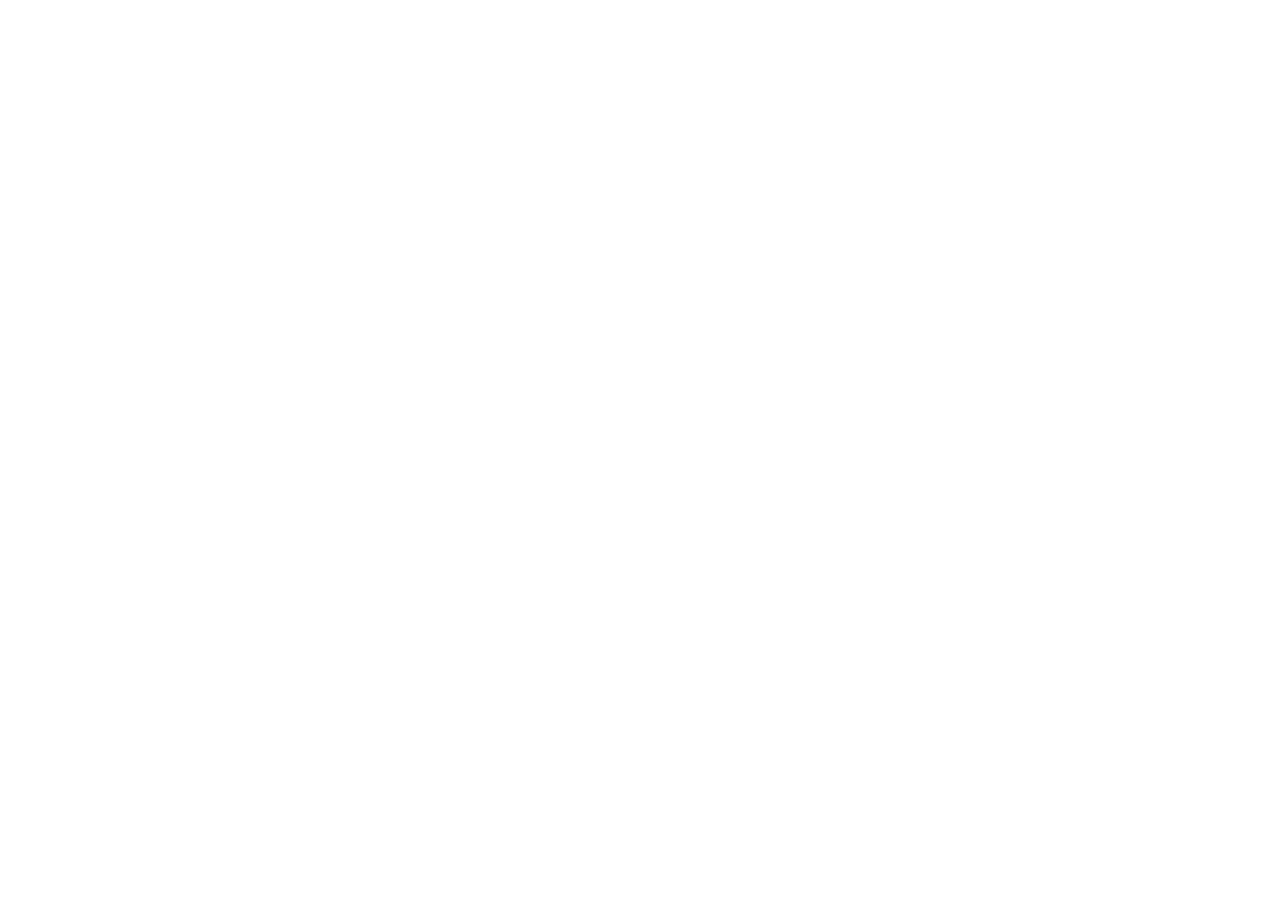
==== index.html @ 4863e0ea "init pro" ====
<!DOCTYPE html>
<html lang="en">

<head>
    <meta charset="UTF-8">
    <meta http-equiv="X-UA-Compatible" content="IE=edge">
    <meta name="viewport" content="width=device-width, initial-scale=1.0">
    <title>后台页面</title>
</head>

<body>

</body>

</html>
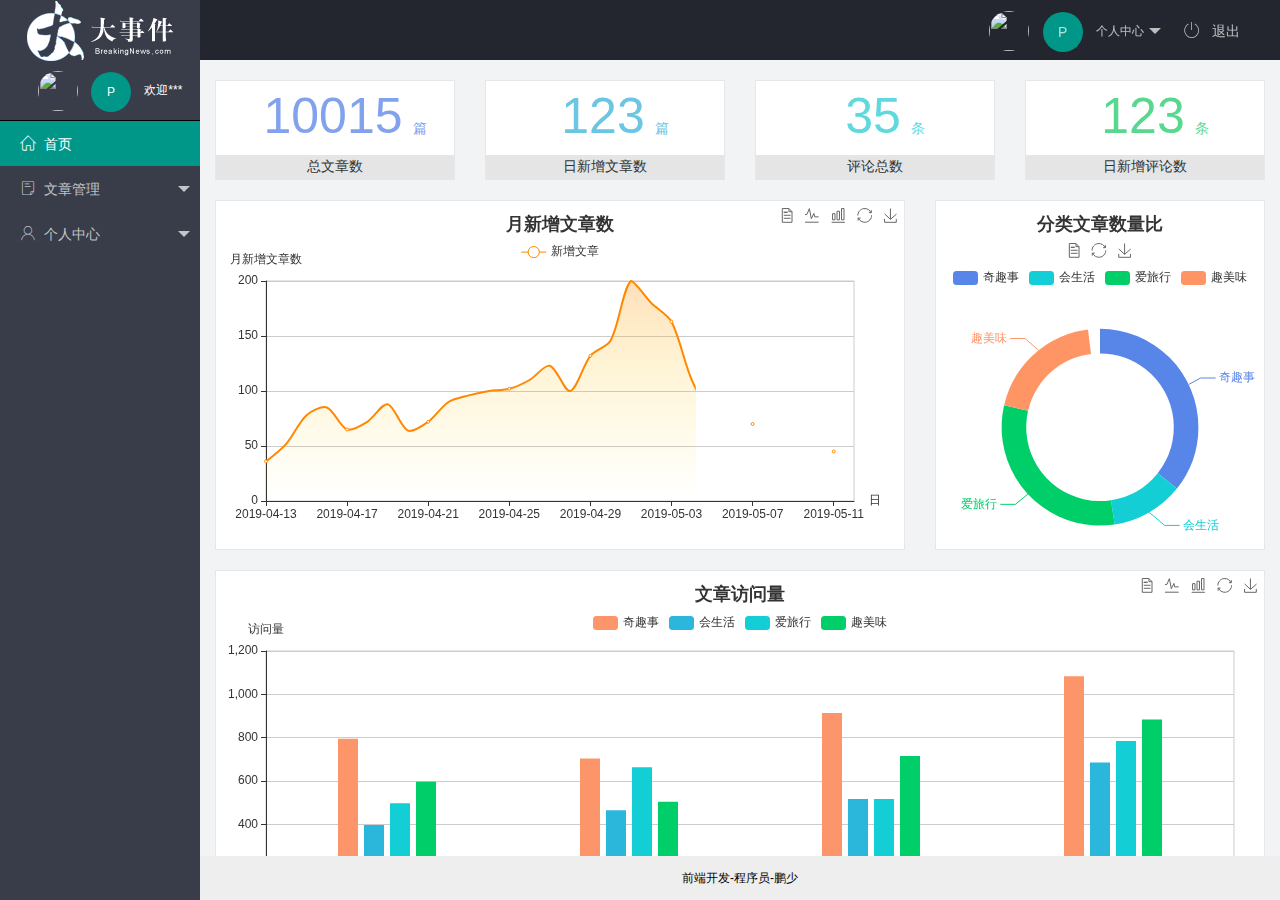
==== commit fbfa22fd: "完成首页的功能开发" ====
--- a/index.html
+++ b/index.html
@@ -6,10 +6,85 @@
     <meta http-equiv="X-UA-Compatible" content="IE=edge">
     <meta name="viewport" content="width=device-width, initial-scale=1.0">
     <title>后台页面</title>
+    <link rel="stylesheet" href="/assets/lib/layui/css/layui.css">
+    <link rel="stylesheet" href="/assets/fonts/iconfont.css">
+    <link rel="stylesheet" href="/assets/css/index.css">
+
 </head>
 
 <body>
+    <div class="layui-layout layui-layout-admin">
+        <div class="layui-header">
+            <div class="layui-logo layui-hide-xs layui-bg-black"><img src="/assets/images/logo.png" alt=""></div>
+            <!-- 头部区域（可配合layui 已有的水平导航） -->
+            <ul class="layui-nav layui-layout-right">
+                <li class="layui-nav-item layui-hide layui-show-md-inline-block">
+                    <a href="javascript:;" class="userinfo">
+                        <img src="//tva1.sinaimg.cn/crop.0.0.118.118.180/5db11ff4gw1e77d3nqrv8j203b03cweg.jpg" class="layui-nav-img">
+                        <span class="text-avatar">P</span> 个人中心
+                    </a>
+                    <dl class="layui-nav-child">
+                        <dd><a href="">基本资料</a></dd>
+                        <dd><a href="">更换头像</a></dd>
+                        <dd><a href="">重置密码</a></dd>
+                    </dl>
+                </li>
+                <li class="layui-nav-item" lay-header-event="menuRight" lay-unselect>
 
+                    <a href="javascript:;" id="btnLogoout">
+                        <span class="iconfont icon-tuichu"></span> 退出
+                    </a>
+                </li>
+            </ul>
+        </div>
+
+        <div class="layui-side layui-bg-black">
+            <div class="layui-side-scroll">
+                <div class="userinfo">
+                    <img src="//tva1.sinaimg.cn/crop.0.0.118.118.180/5db11ff4gw1e77d3nqrv8j203b03cweg.jpg" class="layui-nav-img">
+                    <span class="text-avatar">P</span>
+                    <span id="welcome"> 欢迎***</span>
+                </div>
+                <!-- 左侧导航区域（可配合layui已有的垂直导航） -->
+                <ul class="layui-nav layui-nav-tree" lay-shrink="all">
+                    <li class="layui-nav-item layui-this"><a href="/home/dashboard.html" target="fm"><span class="iconfont icon-home"></span>首页</a></li>
+                    <li class="layui-nav-item ">
+                        <a class="" href="javascript:;">
+                            <span class="iconfont icon-16"></span>文章管理</a>
+                        <dl class="layui-nav-child">
+                            <dd><a href="javascript:;"><i class="layui-icon layui-icon-app"></i>文章类别</a></dd>
+                            <dd><a href="javascript:;"><i class="layui-icon layui-icon-app"></i>文章列表</a></dd>
+                            <dd><a href="javascript:;"><i class="layui-icon layui-icon-app"></i>发布文章</a></dd>
+                        </dl>
+                    </li>
+                    <li class="layui-nav-item">
+                        <a href="javascript:;">
+                            <span class="iconfont icon-user"></span>个人中心</a>
+                        <dl class="layui-nav-child">
+                            <dd><a href="javascript:;"><i class="layui-icon layui-icon-app"></i>基本资料</a></dd>
+                            <dd><a href="javascript:;"><i class="layui-icon layui-icon-app"></i>更换头像</a></dd>
+                            <dd><a href="javascript:;"><i class="layui-icon layui-icon-app"></i>重置密码</a></dd>
+                        </dl>
+                    </li>
+
+
+                </ul>
+            </div>
+        </div>
+
+        <div class="layui-body">
+            <iframe name="fm" src="/home/dashboard.html" frameborder="0"></iframe>
+        </div>
+
+        <div class="layui-footer">
+            <!-- 底部固定区域 -->
+            前端开发-程序员-鹏少
+        </div>
+    </div>
+    <script src="/assets/lib/layui/layui.all.js"></script>
+    <script src="/assets/lib/jquery.js"></script>
+    <script src="/assets/js/baseAPI.js"></script>
+    <script src="/assets/js/index.js"></script>
 </body>
 
 </html>--- a/assets/lib/layui/css/layui.css
+++ b/assets/lib/layui/css/layui.css
@@ -0,0 +1,2 @@
+/** layui-v2.5.5 MIT License By https://www.layui.com */
+ .layui-inline,img{display:inline-block;vertical-align:middle}h1,h2,h3,h4,h5,h6{font-weight:400}.layui-edge,.layui-header,.layui-inline,.layui-main{position:relative}.layui-body,.layui-edge,.layui-elip{overflow:hidden}.layui-btn,.layui-edge,.layui-inline,img{vertical-align:middle}.layui-btn,.layui-disabled,.layui-icon,.layui-unselect{-moz-user-select:none;-webkit-user-select:none;-ms-user-select:none}.layui-elip,.layui-form-checkbox span,.layui-form-pane .layui-form-label{text-overflow:ellipsis;white-space:nowrap}.layui-breadcrumb,.layui-tree-btnGroup{visibility:hidden}blockquote,body,button,dd,div,dl,dt,form,h1,h2,h3,h4,h5,h6,input,li,ol,p,pre,td,textarea,th,ul{margin:0;padding:0;-webkit-tap-highlight-color:rgba(0,0,0,0)}a:active,a:hover{outline:0}img{border:none}li{list-style:none}table{border-collapse:collapse;border-spacing:0}h4,h5,h6{font-size:100%}button,input,optgroup,option,select,textarea{font-family:inherit;font-size:inherit;font-style:inherit;font-weight:inherit;outline:0}pre{white-space:pre-wrap;white-space:-moz-pre-wrap;white-space:-pre-wrap;white-space:-o-pre-wrap;word-wrap:break-word}body{line-height:24px;font:14px Helvetica Neue,Helvetica,PingFang SC,Tahoma,Arial,sans-serif}hr{height:1px;margin:10px 0;border:0;clear:both}a{color:#333;text-decoration:none}a:hover{color:#777}a cite{font-style:normal;*cursor:pointer}.layui-border-box,.layui-border-box *{box-sizing:border-box}.layui-box,.layui-box *{box-sizing:content-box}.layui-clear{clear:both;*zoom:1}.layui-clear:after{content:'\20';clear:both;*zoom:1;display:block;height:0}.layui-inline{*display:inline;*zoom:1}.layui-edge{display:inline-block;width:0;height:0;border-width:6px;border-style:dashed;border-color:transparent}.layui-edge-top{top:-4px;border-bottom-color:#999;border-bottom-style:solid}.layui-edge-right{border-left-color:#999;border-left-style:solid}.layui-edge-bottom{top:2px;border-top-color:#999;border-top-style:solid}.layui-edge-left{border-right-color:#999;border-right-style:solid}.layui-disabled,.layui-disabled:hover{color:#d2d2d2!important;cursor:not-allowed!important}.layui-circle{border-radius:100%}.layui-show{display:block!important}.layui-hide{display:none!important}@font-face{font-family:layui-icon;src:url(../font/iconfont.eot?v=250);src:url(../font/iconfont.eot?v=250#iefix) format('embedded-opentype'),url(../font/iconfont.woff2?v=250) format('woff2'),url(../font/iconfont.woff?v=250) format('woff'),url(../font/iconfont.ttf?v=250) format('truetype'),url(../font/iconfont.svg?v=250#layui-icon) format('svg')}.layui-icon{font-family:layui-icon!important;font-size:16px;font-style:normal;-webkit-font-smoothing:antialiased;-moz-osx-font-smoothing:grayscale}.layui-icon-reply-fill:before{content:"\e611"}.layui-icon-set-fill:before{content:"\e614"}.layui-icon-menu-fill:before{content:"\e60f"}.layui-icon-search:before{content:"\e615"}.layui-icon-share:before{content:"\e641"}.layui-icon-set-sm:before{content:"\e620"}.layui-icon-engine:before{content:"\e628"}.layui-icon-close:before{content:"\1006"}.layui-icon-close-fill:before{content:"\1007"}.layui-icon-chart-screen:before{content:"\e629"}.layui-icon-star:before{content:"\e600"}.layui-icon-circle-dot:before{content:"\e617"}.layui-icon-chat:before{content:"\e606"}.layui-icon-release:before{content:"\e609"}.layui-icon-list:before{content:"\e60a"}.layui-icon-chart:before{content:"\e62c"}.layui-icon-ok-circle:before{content:"\1005"}.layui-icon-layim-theme:before{content:"\e61b"}.layui-icon-table:before{content:"\e62d"}.layui-icon-right:before{content:"\e602"}.layui-icon-left:before{content:"\e603"}.layui-icon-cart-simple:before{content:"\e698"}.layui-icon-face-cry:before{content:"\e69c"}.layui-icon-face-smile:before{content:"\e6af"}.layui-icon-survey:before{content:"\e6b2"}.layui-icon-tree:before{content:"\e62e"}.layui-icon-upload-circle:before{content:"\e62f"}.layui-icon-add-circle:before{content:"\e61f"}.layui-icon-download-circle:before{content:"\e601"}.layui-icon-templeate-1:before{content:"\e630"}.layui-icon-util:before{content:"\e631"}.layui-icon-face-surprised:before{content:"\e664"}.layui-icon-edit:before{content:"\e642"}.layui-icon-speaker:before{content:"\e645"}.layui-icon-down:before{content:"\e61a"}.layui-icon-file:before{content:"\e621"}.layui-icon-layouts:before{content:"\e632"}.layui-icon-rate-half:before{content:"\e6c9"}.layui-icon-add-circle-fine:before{content:"\e608"}.layui-icon-prev-circle:before{content:"\e633"}.layui-icon-read:before{content:"\e705"}.layui-icon-404:before{content:"\e61c"}.layui-icon-carousel:before{content:"\e634"}.layui-icon-help:before{content:"\e607"}.layui-icon-code-circle:before{content:"\e635"}.layui-icon-water:before{content:"\e636"}.layui-icon-username:before{content:"\e66f"}.layui-icon-find-fill:before{content:"\e670"}.layui-icon-about:before{content:"\e60b"}.layui-icon-location:before{content:"\e715"}.layui-icon-up:before{content:"\e619"}.layui-icon-pause:before{content:"\e651"}.layui-icon-date:before{content:"\e637"}.layui-icon-layim-uploadfile:before{content:"\e61d"}.layui-icon-delete:before{content:"\e640"}.layui-icon-play:before{content:"\e652"}.layui-icon-top:before{content:"\e604"}.layui-icon-friends:before{content:"\e612"}.layui-icon-refresh-3:before{content:"\e9aa"}.layui-icon-ok:before{content:"\e605"}.layui-icon-layer:before{content:"\e638"}.layui-icon-face-smile-fine:before{content:"\e60c"}.layui-icon-dollar:before{content:"\e659"}.layui-icon-group:before{content:"\e613"}.layui-icon-layim-download:before{content:"\e61e"}.layui-icon-picture-fine:before{content:"\e60d"}.layui-icon-link:before{content:"\e64c"}.layui-icon-diamond:before{content:"\e735"}.layui-icon-log:before{content:"\e60e"}.layui-icon-rate-solid:before{content:"\e67a"}.layui-icon-fonts-del:before{content:"\e64f"}.layui-icon-unlink:before{content:"\e64d"}.layui-icon-fonts-clear:before{content:"\e639"}.layui-icon-triangle-r:before{content:"\e623"}.layui-icon-circle:before{content:"\e63f"}.layui-icon-radio:before{content:"\e643"}.layui-icon-align-center:before{content:"\e647"}.layui-icon-align-right:before{content:"\e648"}.layui-icon-align-left:before{content:"\e649"}.layui-icon-loading-1:before{content:"\e63e"}.layui-icon-return:before{content:"\e65c"}.layui-icon-fonts-strong:before{content:"\e62b"}.layui-icon-upload:before{content:"\e67c"}.layui-icon-dialogue:before{content:"\e63a"}.layui-icon-video:before{content:"\e6ed"}.layui-icon-headset:before{content:"\e6fc"}.layui-icon-cellphone-fine:before{content:"\e63b"}.layui-icon-add-1:before{content:"\e654"}.layui-icon-face-smile-b:before{content:"\e650"}.layui-icon-fonts-html:before{content:"\e64b"}.layui-icon-form:before{content:"\e63c"}.layui-icon-cart:before{content:"\e657"}.layui-icon-camera-fill:before{content:"\e65d"}.layui-icon-tabs:before{content:"\e62a"}.layui-icon-fonts-code:before{content:"\e64e"}.layui-icon-fire:before{content:"\e756"}.layui-icon-set:before{content:"\e716"}.layui-icon-fonts-u:before{content:"\e646"}.layui-icon-triangle-d:before{content:"\e625"}.layui-icon-tips:before{content:"\e702"}.layui-icon-picture:before{content:"\e64a"}.layui-icon-more-vertical:before{content:"\e671"}.layui-icon-flag:before{content:"\e66c"}.layui-icon-loading:before{content:"\e63d"}.layui-icon-fonts-i:before{content:"\e644"}.layui-icon-refresh-1:before{content:"\e666"}.layui-icon-rmb:before{content:"\e65e"}.layui-icon-home:before{content:"\e68e"}.layui-icon-user:before{content:"\e770"}.layui-icon-notice:before{content:"\e667"}.layui-icon-login-weibo:before{content:"\e675"}.layui-icon-voice:before{content:"\e688"}.layui-icon-upload-drag:before{content:"\e681"}.layui-icon-login-qq:before{content:"\e676"}.layui-icon-snowflake:before{content:"\e6b1"}.layui-icon-file-b:before{content:"\e655"}.layui-icon-template:before{content:"\e663"}.layui-icon-auz:before{content:"\e672"}.layui-icon-console:before{content:"\e665"}.layui-icon-app:before{content:"\e653"}.layui-icon-prev:before{content:"\e65a"}.layui-icon-website:before{content:"\e7ae"}.layui-icon-next:before{content:"\e65b"}.layui-icon-component:before{content:"\e857"}.layui-icon-more:before{content:"\e65f"}.layui-icon-login-wechat:before{content:"\e677"}.layui-icon-shrink-right:before{content:"\e668"}.layui-icon-spread-left:before{content:"\e66b"}.layui-icon-camera:before{content:"\e660"}.layui-icon-note:before{content:"\e66e"}.layui-icon-refresh:before{content:"\e669"}.layui-icon-female:before{content:"\e661"}.layui-icon-male:before{content:"\e662"}.layui-icon-password:before{content:"\e673"}.layui-icon-senior:before{content:"\e674"}.layui-icon-theme:before{content:"\e66a"}.layui-icon-tread:before{content:"\e6c5"}.layui-icon-praise:before{content:"\e6c6"}.layui-icon-star-fill:before{content:"\e658"}.layui-icon-rate:before{content:"\e67b"}.layui-icon-template-1:before{content:"\e656"}.layui-icon-vercode:before{content:"\e679"}.layui-icon-cellphone:before{content:"\e678"}.layui-icon-screen-full:before{content:"\e622"}.layui-icon-screen-restore:before{content:"\e758"}.layui-icon-cols:before{content:"\e610"}.layui-icon-export:before{content:"\e67d"}.layui-icon-print:before{content:"\e66d"}.layui-icon-slider:before{content:"\e714"}.layui-icon-addition:before{content:"\e624"}.layui-icon-subtraction:before{content:"\e67e"}.layui-icon-service:before{content:"\e626"}.layui-icon-transfer:before{content:"\e691"}.layui-main{width:1140px;margin:0 auto}.layui-header{z-index:1000;height:60px}.layui-header a:hover{transition:all .5s;-webkit-transition:all .5s}.layui-side{position:fixed;left:0;top:0;bottom:0;z-index:999;width:200px;overflow-x:hidden}.layui-side-scroll{position:relative;width:220px;height:100%;overflow-x:hidden}.layui-body{position:absolute;left:200px;right:0;top:0;bottom:0;z-index:998;width:auto;overflow-y:auto;box-sizing:border-box}.layui-layout-body{overflow:hidden}.layui-layout-admin .layui-header{background-color:#23262E}.layui-layout-admin .layui-side{top:60px;width:200px;overflow-x:hidden}.layui-layout-admin .layui-body{position:fixed;top:60px;bottom:44px}.layui-layout-admin .layui-main{width:auto;margin:0 15px}.layui-layout-admin .layui-footer{position:fixed;left:200px;right:0;bottom:0;height:44px;line-height:44px;padding:0 15px;background-color:#eee}.layui-layout-admin .layui-logo{position:absolute;left:0;top:0;width:200px;height:100%;line-height:60px;text-align:center;color:#009688;font-size:16px}.layui-layout-admin .layui-header .layui-nav{background:0 0}.layui-layout-left{position:absolute!important;left:200px;top:0}.layui-layout-right{position:absolute!important;right:0;top:0}.layui-container{position:relative;margin:0 auto;padding:0 15px;box-sizing:border-box}.layui-fluid{position:relative;margin:0 auto;padding:0 15px}.layui-row:after,.layui-row:before{content:'';display:block;clear:both}.layui-col-lg1,.layui-col-lg10,.layui-col-lg11,.layui-col-lg12,.layui-col-lg2,.layui-col-lg3,.layui-col-lg4,.layui-col-lg5,.layui-col-lg6,.layui-col-lg7,.layui-col-lg8,.layui-col-lg9,.layui-col-md1,.layui-col-md10,.layui-col-md11,.layui-col-md12,.layui-col-md2,.layui-col-md3,.layui-col-md4,.layui-col-md5,.layui-col-md6,.layui-col-md7,.layui-col-md8,.layui-col-md9,.layui-col-sm1,.layui-col-sm10,.layui-col-sm11,.layui-col-sm12,.layui-col-sm2,.layui-col-sm3,.layui-col-sm4,.layui-col-sm5,.layui-col-sm6,.layui-col-sm7,.layui-col-sm8,.layui-col-sm9,.layui-col-xs1,.layui-col-xs10,.layui-col-xs11,.layui-col-xs12,.layui-col-xs2,.layui-col-xs3,.layui-col-xs4,.layui-col-xs5,.layui-col-xs6,.layui-col-xs7,.layui-col-xs8,.layui-col-xs9{position:relative;display:block;box-sizing:border-box}.layui-col-xs1,.layui-col-xs10,.layui-col-xs11,.layui-col-xs12,.layui-col-xs2,.layui-col-xs3,.layui-col-xs4,.layui-col-xs5,.layui-col-xs6,.layui-col-xs7,.layui-col-xs8,.layui-col-xs9{float:left}.layui-col-xs1{width:8.33333333%}.layui-col-xs2{width:16.66666667%}.layui-col-xs3{width:25%}.layui-col-xs4{width:33.33333333%}.layui-col-xs5{width:41.66666667%}.layui-col-xs6{width:50%}.layui-col-xs7{width:58.33333333%}.layui-col-xs8{width:66.66666667%}.layui-col-xs9{width:75%}.layui-col-xs10{width:83.33333333%}.layui-col-xs11{width:91.66666667%}.layui-col-xs12{width:100%}.layui-col-xs-offset1{margin-left:8.33333333%}.layui-col-xs-offset2{margin-left:16.66666667%}.layui-col-xs-offset3{margin-left:25%}.layui-col-xs-offset4{margin-left:33.33333333%}.layui-col-xs-offset5{margin-left:41.66666667%}.layui-col-xs-offset6{margin-left:50%}.layui-col-xs-offset7{margin-left:58.33333333%}.layui-col-xs-offset8{margin-left:66.66666667%}.layui-col-xs-offset9{margin-left:75%}.layui-col-xs-offset10{margin-left:83.33333333%}.layui-col-xs-offset11{margin-left:91.66666667%}.layui-col-xs-offset12{margin-left:100%}@media screen and (max-width:768px){.layui-hide-xs{display:none!important}.layui-show-xs-block{display:block!important}.layui-show-xs-inline{display:inline!important}.layui-show-xs-inline-block{display:inline-block!important}}@media screen and (min-width:768px){.layui-container{width:750px}.layui-hide-sm{display:none!important}.layui-show-sm-block{display:block!important}.layui-show-sm-inline{display:inline!important}.layui-show-sm-inline-block{display:inline-block!important}.layui-col-sm1,.layui-col-sm10,.layui-col-sm11,.layui-col-sm12,.layui-col-sm2,.layui-col-sm3,.layui-col-sm4,.layui-col-sm5,.layui-col-sm6,.layui-col-sm7,.layui-col-sm8,.layui-col-sm9{float:left}.layui-col-sm1{width:8.33333333%}.layui-col-sm2{width:16.66666667%}.layui-col-sm3{width:25%}.layui-col-sm4{width:33.33333333%}.layui-col-sm5{width:41.66666667%}.layui-col-sm6{width:50%}.layui-col-sm7{width:58.33333333%}.layui-col-sm8{width:66.66666667%}.layui-col-sm9{width:75%}.layui-col-sm10{width:83.33333333%}.layui-col-sm11{width:91.66666667%}.layui-col-sm12{width:100%}.layui-col-sm-offset1{margin-left:8.33333333%}.layui-col-sm-offset2{margin-left:16.66666667%}.layui-col-sm-offset3{margin-left:25%}.layui-col-sm-offset4{margin-left:33.33333333%}.layui-col-sm-offset5{margin-left:41.66666667%}.layui-col-sm-offset6{margin-left:50%}.layui-col-sm-offset7{margin-left:58.33333333%}.layui-col-sm-offset8{margin-left:66.66666667%}.layui-col-sm-offset9{margin-left:75%}.layui-col-sm-offset10{margin-left:83.33333333%}.layui-col-sm-offset11{margin-left:91.66666667%}.layui-col-sm-offset12{margin-left:100%}}@media screen and (min-width:992px){.layui-container{width:970px}.layui-hide-md{display:none!important}.layui-show-md-block{display:block!important}.layui-show-md-inline{display:inline!important}.layui-show-md-inline-block{display:inline-block!important}.layui-col-md1,.layui-col-md10,.layui-col-md11,.layui-col-md12,.layui-col-md2,.layui-col-md3,.layui-col-md4,.layui-col-md5,.layui-col-md6,.layui-col-md7,.layui-col-md8,.layui-col-md9{float:left}.layui-col-md1{width:8.33333333%}.layui-col-md2{width:16.66666667%}.layui-col-md3{width:25%}.layui-col-md4{width:33.33333333%}.layui-col-md5{width:41.66666667%}.layui-col-md6{width:50%}.layui-col-md7{width:58.33333333%}.layui-col-md8{width:66.66666667%}.layui-col-md9{width:75%}.layui-col-md10{width:83.33333333%}.layui-col-md11{width:91.66666667%}.layui-col-md12{width:100%}.layui-col-md-offset1{margin-left:8.33333333%}.layui-col-md-offset2{margin-left:16.66666667%}.layui-col-md-offset3{margin-left:25%}.layui-col-md-offset4{margin-left:33.33333333%}.layui-col-md-offset5{margin-left:41.66666667%}.layui-col-md-offset6{margin-left:50%}.layui-col-md-offset7{margin-left:58.33333333%}.layui-col-md-offset8{margin-left:66.66666667%}.layui-col-md-offset9{margin-left:75%}.layui-col-md-offset10{margin-left:83.33333333%}.layui-col-md-offset11{margin-left:91.66666667%}.layui-col-md-offset12{margin-left:100%}}@media screen and (min-width:1200px){.layui-container{width:1170px}.layui-hide-lg{display:none!important}.layui-show-lg-block{display:block!important}.layui-show-lg-inline{display:inline!important}.layui-show-lg-inline-block{display:inline-block!important}.layui-col-lg1,.layui-col-lg10,.layui-col-lg11,.layui-col-lg12,.layui-col-lg2,.layui-col-lg3,.layui-col-lg4,.layui-col-lg5,.layui-col-lg6,.layui-col-lg7,.layui-col-lg8,.layui-col-lg9{float:left}.layui-col-lg1{width:8.33333333%}.layui-col-lg2{width:16.66666667%}.layui-col-lg3{width:25%}.layui-col-lg4{width:33.33333333%}.layui-col-lg5{width:41.66666667%}.layui-col-lg6{width:50%}.layui-col-lg7{width:58.33333333%}.layui-col-lg8{width:66.66666667%}.layui-col-lg9{width:75%}.layui-col-lg10{width:83.33333333%}.layui-col-lg11{width:91.66666667%}.layui-col-lg12{width:100%}.layui-col-lg-offset1{margin-left:8.33333333%}.layui-col-lg-offset2{margin-left:16.66666667%}.layui-col-lg-offset3{margin-left:25%}.layui-col-lg-offset4{margin-left:33.33333333%}.layui-col-lg-offset5{margin-left:41.66666667%}.layui-col-lg-offset6{margin-left:50%}.layui-col-lg-offset7{margin-left:58.33333333%}.layui-col-lg-offset8{margin-left:66.66666667%}.layui-col-lg-offset9{margin-left:75%}.layui-col-lg-offset10{margin-left:83.33333333%}.layui-col-lg-offset11{margin-left:91.66666667%}.layui-col-lg-offset12{margin-left:100%}}.layui-col-space1{margin:-.5px}.layui-col-space1>*{padding:.5px}.layui-col-space3{margin:-1.5px}.layui-col-space3>*{padding:1.5px}.layui-col-space5{margin:-2.5px}.layui-col-space5>*{padding:2.5px}.layui-col-space8{margin:-3.5px}.layui-col-space8>*{padding:3.5px}.layui-col-space10{margin:-5px}.layui-col-space10>*{padding:5px}.layui-col-space12{margin:-6px}.layui-col-space12>*{padding:6px}.layui-col-space15{margin:-7.5px}.layui-col-space15>*{padding:7.5px}.layui-col-space18{margin:-9px}.layui-col-space18>*{padding:9px}.layui-col-space20{margin:-10px}.layui-col-space20>*{padding:10px}.layui-col-space22{margin:-11px}.layui-col-space22>*{padding:11px}.layui-col-space25{margin:-12.5px}.layui-col-space25>*{padding:12.5px}.layui-col-space30{margin:-15px}.layui-col-space30>*{padding:15px}.layui-btn,.layui-input,.layui-select,.layui-textarea,.layui-upload-button{outline:0;-webkit-appearance:none;transition:all .3s;-webkit-transition:all .3s;box-sizing:border-box}.layui-elem-quote{margin-bottom:10px;padding:15px;line-height:22px;border-left:5px solid #009688;border-radius:0 2px 2px 0;background-color:#f2f2f2}.layui-quote-nm{border-style:solid;border-width:1px 1px 1px 5px;background:0 0}.layui-elem-field{margin-bottom:10px;padding:0;border-width:1px;border-style:solid}.layui-elem-field legend{margin-left:20px;padding:0 10px;font-size:20px;font-weight:300}.layui-field-title{margin:10px 0 20px;border-width:1px 0 0}.layui-field-box{padding:10px 15px}.layui-field-title .layui-field-box{padding:10px 0}.layui-progress{position:relative;height:6px;border-radius:20px;background-color:#e2e2e2}.layui-progress-bar{position:absolute;left:0;top:0;width:0;max-width:100%;height:6px;border-radius:20px;text-align:right;background-color:#5FB878;transition:all .3s;-webkit-transition:all .3s}.layui-progress-big,.layui-progress-big .layui-progress-bar{height:18px;line-height:18px}.layui-progress-text{position:relative;top:-20px;line-height:18px;font-size:12px;color:#666}.layui-progress-big .layui-progress-text{position:static;padding:0 10px;color:#fff}.layui-collapse{border-width:1px;border-style:solid;border-radius:2px}.layui-colla-content,.layui-colla-item{border-top-width:1px;border-top-style:solid}.layui-colla-item:first-child{border-top:none}.layui-colla-title{position:relative;height:42px;line-height:42px;padding:0 15px 0 35px;color:#333;background-color:#f2f2f2;cursor:pointer;font-size:14px;overflow:hidden}.layui-colla-content{display:none;padding:10px 15px;line-height:22px;color:#666}.layui-colla-icon{position:absolute;left:15px;top:0;font-size:14px}.layui-card{margin-bottom:15px;border-radius:2px;background-color:#fff;box-shadow:0 1px 2px 0 rgba(0,0,0,.05)}.layui-card:last-child{margin-bottom:0}.layui-card-header{position:relative;height:42px;line-height:42px;padding:0 15px;border-bottom:1px solid #f6f6f6;color:#333;border-radius:2px 2px 0 0;font-size:14px}.layui-bg-black,.layui-bg-blue,.layui-bg-cyan,.layui-bg-green,.layui-bg-orange,.layui-bg-red{color:#fff!important}.layui-card-body{position:relative;padding:10px 15px;line-height:24px}.layui-card-body[pad15]{padding:15px}.layui-card-body[pad20]{padding:20px}.layui-card-body .layui-table{margin:5px 0}.layui-card .layui-tab{margin:0}.layui-panel-window{position:relative;padding:15px;border-radius:0;border-top:5px solid #E6E6E6;background-color:#fff}.layui-auxiliar-moving{position:fixed;left:0;right:0;top:0;bottom:0;width:100%;height:100%;background:0 0;z-index:9999999999}.layui-form-label,.layui-form-mid,.layui-form-select,.layui-input-block,.layui-input-inline,.layui-textarea{position:relative}.layui-bg-red{background-color:#FF5722!important}.layui-bg-orange{background-color:#FFB800!important}.layui-bg-green{background-color:#009688!important}.layui-bg-cyan{background-color:#2F4056!important}.layui-bg-blue{background-color:#1E9FFF!important}.layui-bg-black{background-color:#393D49!important}.layui-bg-gray{background-color:#eee!important;color:#666!important}.layui-badge-rim,.layui-colla-content,.layui-colla-item,.layui-collapse,.layui-elem-field,.layui-form-pane .layui-form-item[pane],.layui-form-pane .layui-form-label,.layui-input,.layui-layedit,.layui-layedit-tool,.layui-quote-nm,.layui-select,.layui-tab-bar,.layui-tab-card,.layui-tab-title,.layui-tab-title .layui-this:after,.layui-textarea{border-color:#e6e6e6}.layui-timeline-item:before,hr{background-color:#e6e6e6}.layui-text{line-height:22px;font-size:14px;color:#666}.layui-text h1,.layui-text h2,.layui-text h3{font-weight:500;color:#333}.layui-text h1{font-size:30px}.layui-text h2{font-size:24px}.layui-text h3{font-size:18px}.layui-text a:not(.layui-btn){color:#01AAED}.layui-text a:not(.layui-btn):hover{text-decoration:underline}.layui-text ul{padding:5px 0 5px 15px}.layui-text ul li{margin-top:5px;list-style-type:disc}.layui-text em,.layui-word-aux{color:#999!important;padding:0 5px!important}.layui-btn{display:inline-block;height:38px;line-height:38px;padding:0 18px;background-color:#009688;color:#fff;white-space:nowrap;text-align:center;font-size:14px;border:none;border-radius:2px;cursor:pointer}.layui-btn:hover{opacity:.8;filter:alpha(opacity=80);color:#fff}.layui-btn:active{opacity:1;filter:alpha(opacity=100)}.layui-btn+.layui-btn{margin-left:10px}.layui-btn-container{font-size:0}.layui-btn-container .layui-btn{margin-right:10px;margin-bottom:10px}.layui-btn-container .layui-btn+.layui-btn{margin-left:0}.layui-table .layui-btn-container .layui-btn{margin-bottom:9px}.layui-btn-radius{border-radius:100px}.layui-btn .layui-icon{margin-right:3px;font-size:18px;vertical-align:bottom;vertical-align:middle\9}.layui-btn-primary{border:1px solid #C9C9C9;background-color:#fff;color:#555}.layui-btn-primary:hover{border-color:#009688;color:#333}.layui-btn-normal{background-color:#1E9FFF}.layui-btn-warm{background-color:#FFB800}.layui-btn-danger{background-color:#FF5722}.layui-btn-checked{background-color:#5FB878}.layui-btn-disabled,.layui-btn-disabled:active,.layui-btn-disabled:hover{border:1px solid #e6e6e6;background-color:#FBFBFB;color:#C9C9C9;cursor:not-allowed;opacity:1}.layui-btn-lg{height:44px;line-height:44px;padding:0 25px;font-size:16px}.layui-btn-sm{height:30px;line-height:30px;padding:0 10px;font-size:12px}.layui-btn-sm i{font-size:16px!important}.layui-btn-xs{height:22px;line-height:22px;padding:0 5px;font-size:12px}.layui-btn-xs i{font-size:14px!important}.layui-btn-group{display:inline-block;vertical-align:middle;font-size:0}.layui-btn-group .layui-btn{margin-left:0!important;margin-right:0!important;border-left:1px solid rgba(255,255,255,.5);border-radius:0}.layui-btn-group .layui-btn-primary{border-left:none}.layui-btn-group .layui-btn-primary:hover{border-color:#C9C9C9;color:#009688}.layui-btn-group .layui-btn:first-child{border-left:none;border-radius:2px 0 0 2px}.layui-btn-group .layui-btn-primary:first-child{border-left:1px solid #c9c9c9}.layui-btn-group .layui-btn:last-child{border-radius:0 2px 2px 0}.layui-btn-group .layui-btn+.layui-btn{margin-left:0}.layui-btn-group+.layui-btn-group{margin-left:10px}.layui-btn-fluid{width:100%}.layui-input,.layui-select,.layui-textarea{height:38px;line-height:1.3;line-height:38px\9;border-width:1px;border-style:solid;background-color:#fff;border-radius:2px}.layui-input::-webkit-input-placeholder,.layui-select::-webkit-input-placeholder,.layui-textarea::-webkit-input-placeholder{line-height:1.3}.layui-input,.layui-textarea{display:block;width:100%;padding-left:10px}.layui-input:hover,.layui-textarea:hover{border-color:#D2D2D2!important}.layui-input:focus,.layui-textarea:focus{border-color:#C9C9C9!important}.layui-textarea{min-height:100px;height:auto;line-height:20px;padding:6px 10px;resize:vertical}.layui-select{padding:0 10px}.layui-form input[type=checkbox],.layui-form input[type=radio],.layui-form select{display:none}.layui-form [lay-ignore]{display:initial}.layui-form-item{margin-bottom:15px;clear:both;*zoom:1}.layui-form-item:after{content:'\20';clear:both;*zoom:1;display:block;height:0}.layui-form-label{float:left;display:block;padding:9px 15px;width:80px;font-weight:400;line-height:20px;text-align:right}.layui-form-label-col{display:block;float:none;padding:9px 0;line-height:20px;text-align:left}.layui-form-item .layui-inline{margin-bottom:5px;margin-right:10px}.layui-input-block{margin-left:110px;min-height:36px}.layui-input-inline{display:inline-block;vertical-align:middle}.layui-form-item .layui-input-inline{float:left;width:190px;margin-right:10px}.layui-form-text .layui-input-inline{width:auto}.layui-form-mid{float:left;display:block;padding:9px 0!important;line-height:20px;margin-right:10px}.layui-form-danger+.layui-form-select .layui-input,.layui-form-danger:focus{border-color:#FF5722!important}.layui-form-select .layui-input{padding-right:30px;cursor:pointer}.layui-form-select .layui-edge{position:absolute;right:10px;top:50%;margin-top:-3px;cursor:pointer;border-width:6px;border-top-color:#c2c2c2;border-top-style:solid;transition:all .3s;-webkit-transition:all .3s}.layui-form-select dl{display:none;position:absolute;left:0;top:42px;padding:5px 0;z-index:899;min-width:100%;border:1px solid #d2d2d2;max-height:300px;overflow-y:auto;background-color:#fff;border-radius:2px;box-shadow:0 2px 4px rgba(0,0,0,.12);box-sizing:border-box}.layui-form-select dl dd,.layui-form-select dl dt{padding:0 10px;line-height:36px;white-space:nowrap;overflow:hidden;text-overflow:ellipsis}.layui-form-select dl dt{font-size:12px;color:#999}.layui-form-select dl dd{cursor:pointer}.layui-form-select dl dd:hover{background-color:#f2f2f2;-webkit-transition:.5s all;transition:.5s all}.layui-form-select .layui-select-group dd{padding-left:20px}.layui-form-select dl dd.layui-select-tips{padding-left:10px!important;color:#999}.layui-form-select dl dd.layui-this{background-color:#5FB878;color:#fff}.layui-form-checkbox,.layui-form-select dl dd.layui-disabled{background-color:#fff}.layui-form-selected dl{display:block}.layui-form-checkbox,.layui-form-checkbox *,.layui-form-switch{display:inline-block;vertical-align:middle}.layui-form-selected .layui-edge{margin-top:-9px;-webkit-transform:rotate(180deg);transform:rotate(180deg);margin-top:-3px\9}:root .layui-form-selected .layui-edge{margin-top:-9px\0/IE9}.layui-form-selectup dl{top:auto;bottom:42px}.layui-select-none{margin:5px 0;text-align:center;color:#999}.layui-select-disabled .layui-disabled{border-color:#eee!important}.layui-select-disabled .layui-edge{border-top-color:#d2d2d2}.layui-form-checkbox{position:relative;height:30px;line-height:30px;margin-right:10px;padding-right:30px;cursor:pointer;font-size:0;-webkit-transition:.1s linear;transition:.1s linear;box-sizing:border-box}.layui-form-checkbox span{padding:0 10px;height:100%;font-size:14px;border-radius:2px 0 0 2px;background-color:#d2d2d2;color:#fff;overflow:hidden}.layui-form-checkbox:hover span{background-color:#c2c2c2}.layui-form-checkbox i{position:absolute;right:0;top:0;width:30px;height:28px;border:1px solid #d2d2d2;border-left:none;border-radius:0 2px 2px 0;color:#fff;font-size:20px;text-align:center}.layui-form-checkbox:hover i{border-color:#c2c2c2;color:#c2c2c2}.layui-form-checked,.layui-form-checked:hover{border-color:#5FB878}.layui-form-checked span,.layui-form-checked:hover span{background-color:#5FB878}.layui-form-checked i,.layui-form-checked:hover i{color:#5FB878}.layui-form-item .layui-form-checkbox{margin-top:4px}.layui-form-checkbox[lay-skin=primary]{height:auto!important;line-height:normal!important;min-width:18px;min-height:18px;border:none!important;margin-right:0;padding-left:28px;padding-right:0;background:0 0}.layui-form-checkbox[lay-skin=primary] span{padding-left:0;padding-right:15px;line-height:18px;background:0 0;color:#666}.layui-form-checkbox[lay-skin=primary] i{right:auto;left:0;width:16px;height:16px;line-height:16px;border:1px solid #d2d2d2;font-size:12px;border-radius:2px;background-color:#fff;-webkit-transition:.1s linear;transition:.1s linear}.layui-form-checkbox[lay-skin=primary]:hover i{border-color:#5FB878;color:#fff}.layui-form-checked[lay-skin=primary] i{border-color:#5FB878!important;background-color:#5FB878;color:#fff}.layui-checkbox-disbaled[lay-skin=primary] span{background:0 0!important;color:#c2c2c2}.layui-checkbox-disbaled[lay-skin=primary]:hover i{border-color:#d2d2d2}.layui-form-item .layui-form-checkbox[lay-skin=primary]{margin-top:10px}.layui-form-switch{position:relative;height:22px;line-height:22px;min-width:35px;padding:0 5px;margin-top:8px;border:1px solid #d2d2d2;border-radius:20px;cursor:pointer;background-color:#fff;-webkit-transition:.1s linear;transition:.1s linear}.layui-form-switch i{position:absolute;left:5px;top:3px;width:16px;height:16px;border-radius:20px;background-color:#d2d2d2;-webkit-transition:.1s linear;transition:.1s linear}.layui-form-switch em{position:relative;top:0;width:25px;margin-left:21px;padding:0!important;text-align:center!important;color:#999!important;font-style:normal!important;font-size:12px}.layui-form-onswitch{border-color:#5FB878;background-color:#5FB878}.layui-checkbox-disbaled,.layui-checkbox-disbaled i{border-color:#e2e2e2!important}.layui-form-onswitch i{left:100%;margin-left:-21px;background-color:#fff}.layui-form-onswitch em{margin-left:5px;margin-right:21px;color:#fff!important}.layui-checkbox-disbaled span{background-color:#e2e2e2!important}.layui-checkbox-disbaled:hover i{color:#fff!important}[lay-radio]{display:none}.layui-form-radio,.layui-form-radio *{display:inline-block;vertical-align:middle}.layui-form-radio{line-height:28px;margin:6px 10px 0 0;padding-right:10px;cursor:pointer;font-size:0}.layui-form-radio *{font-size:14px}.layui-form-radio>i{margin-right:8px;font-size:22px;color:#c2c2c2}.layui-form-radio>i:hover,.layui-form-radioed>i{color:#5FB878}.layui-radio-disbaled>i{color:#e2e2e2!important}.layui-form-pane .layui-form-label{width:110px;padding:8px 15px;height:38px;line-height:20px;border-width:1px;border-style:solid;border-radius:2px 0 0 2px;text-align:center;background-color:#FBFBFB;overflow:hidden;box-sizing:border-box}.layui-form-pane .layui-input-inline{margin-left:-1px}.layui-form-pane .layui-input-block{margin-left:110px;left:-1px}.layui-form-pane .layui-input{border-radius:0 2px 2px 0}.layui-form-pane .layui-form-text .layui-form-label{float:none;width:100%;border-radius:2px;box-sizing:border-box;text-align:left}.layui-form-pane .layui-form-text .layui-input-inline{display:block;margin:0;top:-1px;clear:both}.layui-form-pane .layui-form-text .layui-input-block{margin:0;left:0;top:-1px}.layui-form-pane .layui-form-text .layui-textarea{min-height:100px;border-radius:0 0 2px 2px}.layui-form-pane .layui-form-checkbox{margin:4px 0 4px 10px}.layui-form-pane .layui-form-radio,.layui-form-pane .layui-form-switch{margin-top:6px;margin-left:10px}.layui-form-pane .layui-form-item[pane]{position:relative;border-width:1px;border-style:solid}.layui-form-pane .layui-form-item[pane] .layui-form-label{position:absolute;left:0;top:0;height:100%;border-width:0 1px 0 0}.layui-form-pane .layui-form-item[pane] .layui-input-inline{margin-left:110px}@media screen and (max-width:450px){.layui-form-item .layui-form-label{text-overflow:ellipsis;overflow:hidden;white-space:nowrap}.layui-form-item .layui-inline{display:block;margin-right:0;margin-bottom:20px;clear:both}.layui-form-item .layui-inline:after{content:'\20';clear:both;display:block;height:0}.layui-form-item .layui-input-inline{display:block;float:none;left:-3px;width:auto;margin:0 0 10px 112px}.layui-form-item .layui-input-inline+.layui-form-mid{margin-left:110px;top:-5px;padding:0}.layui-form-item .layui-form-checkbox{margin-right:5px;margin-bottom:5px}}.layui-layedit{border-width:1px;border-style:solid;border-radius:2px}.layui-layedit-tool{padding:3px 5px;border-bottom-width:1px;border-bottom-style:solid;font-size:0}.layedit-tool-fixed{position:fixed;top:0;border-top:1px solid #e2e2e2}.layui-layedit-tool .layedit-tool-mid,.layui-layedit-tool .layui-icon{display:inline-block;vertical-align:middle;text-align:center;font-size:14px}.layui-layedit-tool .layui-icon{position:relative;width:32px;height:30px;line-height:30px;margin:3px 5px;color:#777;cursor:pointer;border-radius:2px}.layui-layedit-tool .layui-icon:hover{color:#393D49}.layui-layedit-tool .layui-icon:active{color:#000}.layui-layedit-tool .layedit-tool-active{background-color:#e2e2e2;color:#000}.layui-layedit-tool .layui-disabled,.layui-layedit-tool .layui-disabled:hover{color:#d2d2d2;cursor:not-allowed}.layui-layedit-tool .layedit-tool-mid{width:1px;height:18px;margin:0 10px;background-color:#d2d2d2}.layedit-tool-html{width:50px!important;font-size:30px!important}.layedit-tool-b,.layedit-tool-code,.layedit-tool-help{font-size:16px!important}.layedit-tool-d,.layedit-tool-face,.layedit-tool-image,.layedit-tool-unlink{font-size:18px!important}.layedit-tool-image input{position:absolute;font-size:0;left:0;top:0;width:100%;height:100%;opacity:.01;filter:Alpha(opacity=1);cursor:pointer}.layui-layedit-iframe iframe{display:block;width:100%}#LAY_layedit_code{overflow:hidden}.layui-laypage{display:inline-block;*display:inline;*zoom:1;vertical-align:middle;margin:10px 0;font-size:0}.layui-laypage>a:first-child,.layui-laypage>a:first-child em{border-radius:2px 0 0 2px}.layui-laypage>a:last-child,.layui-laypage>a:last-child em{border-radius:0 2px 2px 0}.layui-laypage>:first-child{margin-left:0!important}.layui-laypage>:last-child{margin-right:0!important}.layui-laypage a,.layui-laypage button,.layui-laypage input,.layui-laypage select,.layui-laypage span{border:1px solid #e2e2e2}.layui-laypage a,.layui-laypage span{display:inline-block;*display:inline;*zoom:1;vertical-align:middle;padding:0 15px;height:28px;line-height:28px;margin:0 -1px 5px 0;background-color:#fff;color:#333;font-size:12px}.layui-flow-more a *,.layui-laypage input,.layui-table-view select[lay-ignore]{display:inline-block}.layui-laypage a:hover{color:#009688}.layui-laypage em{font-style:normal}.layui-laypage .layui-laypage-spr{color:#999;font-weight:700}.layui-laypage a{text-decoration:none}.layui-laypage .layui-laypage-curr{position:relative}.layui-laypage .layui-laypage-curr em{position:relative;color:#fff}.layui-laypage .layui-laypage-curr .layui-laypage-em{position:absolute;left:-1px;top:-1px;padding:1px;width:100%;height:100%;background-color:#009688}.layui-laypage-em{border-radius:2px}.layui-laypage-next em,.layui-laypage-prev em{font-family:Sim sun;font-size:16px}.layui-laypage .layui-laypage-count,.layui-laypage .layui-laypage-limits,.layui-laypage .layui-laypage-refresh,.layui-laypage .layui-laypage-skip{margin-left:10px;margin-right:10px;padding:0;border:none}.layui-laypage .layui-laypage-limits,.layui-laypage .layui-laypage-refresh{vertical-align:top}.layui-laypage .layui-laypage-refresh i{font-size:18px;cursor:pointer}.layui-laypage select{height:22px;padding:3px;border-radius:2px;cursor:pointer}.layui-laypage .layui-laypage-skip{height:30px;line-height:30px;color:#999}.layui-laypage button,.layui-laypage input{height:30px;line-height:30px;border-radius:2px;vertical-align:top;background-color:#fff;box-sizing:border-box}.layui-laypage input{width:40px;margin:0 10px;padding:0 3px;text-align:center}.layui-laypage input:focus,.layui-laypage select:focus{border-color:#009688!important}.layui-laypage button{margin-left:10px;padding:0 10px;cursor:pointer}.layui-table,.layui-table-view{margin:10px 0}.layui-flow-more{margin:10px 0;text-align:center;color:#999;font-size:14px}.layui-flow-more a{height:32px;line-height:32px}.layui-flow-more a *{vertical-align:top}.layui-flow-more a cite{padding:0 20px;border-radius:3px;background-color:#eee;color:#333;font-style:normal}.layui-flow-more a cite:hover{opacity:.8}.layui-flow-more a i{font-size:30px;color:#737383}.layui-table{width:100%;background-color:#fff;color:#666}.layui-table tr{transition:all .3s;-webkit-transition:all .3s}.layui-table th{text-align:left;font-weight:400}.layui-table tbody tr:hover,.layui-table thead tr,.layui-table-click,.layui-table-header,.layui-table-hover,.layui-table-mend,.layui-table-patch,.layui-table-tool,.layui-table-total,.layui-table-total tr,.layui-table[lay-even] tr:nth-child(even){background-color:#f2f2f2}.layui-table td,.layui-table th,.layui-table-col-set,.layui-table-fixed-r,.layui-table-grid-down,.layui-table-header,.layui-table-page,.layui-table-tips-main,.layui-table-tool,.layui-table-total,.layui-table-view,.layui-table[lay-skin=line],.layui-table[lay-skin=row]{border-width:1px;border-style:solid;border-color:#e6e6e6}.layui-table td,.layui-table th{position:relative;padding:9px 15px;min-height:20px;line-height:20px;font-size:14px}.layui-table[lay-skin=line] td,.layui-table[lay-skin=line] th{border-width:0 0 1px}.layui-table[lay-skin=row] td,.layui-table[lay-skin=row] th{border-width:0 1px 0 0}.layui-table[lay-skin=nob] td,.layui-table[lay-skin=nob] th{border:none}.layui-table img{max-width:100px}.layui-table[lay-size=lg] td,.layui-table[lay-size=lg] th{padding:15px 30px}.layui-table-view .layui-table[lay-size=lg] .layui-table-cell{height:40px;line-height:40px}.layui-table[lay-size=sm] td,.layui-table[lay-size=sm] th{font-size:12px;padding:5px 10px}.layui-table-view .layui-table[lay-size=sm] .layui-table-cell{height:20px;line-height:20px}.layui-table[lay-data]{display:none}.layui-table-box{position:relative;overflow:hidden}.layui-table-view .layui-table{position:relative;width:auto;margin:0}.layui-table-view .layui-table[lay-skin=line]{border-width:0 1px 0 0}.layui-table-view .layui-table[lay-skin=row]{border-width:0 0 1px}.layui-table-view .layui-table td,.layui-table-view .layui-table th{padding:5px 0;border-top:none;border-left:none}.layui-table-view .layui-table th.layui-unselect .layui-table-cell span{cursor:pointer}.layui-table-view .layui-table td{cursor:default}.layui-table-view .layui-table td[data-edit=text]{cursor:text}.layui-table-view .layui-form-checkbox[lay-skin=primary] i{width:18px;height:18px}.layui-table-view .layui-form-radio{line-height:0;padding:0}.layui-table-view .layui-form-radio>i{margin:0;font-size:20px}.layui-table-init{position:absolute;left:0;top:0;width:100%;height:100%;text-align:center;z-index:110}.layui-table-init .layui-icon{position:absolute;left:50%;top:50%;margin:-15px 0 0 -15px;font-size:30px;color:#c2c2c2}.layui-table-header{border-width:0 0 1px;overflow:hidden}.layui-table-header .layui-table{margin-bottom:-1px}.layui-table-tool .layui-inline[lay-event]{position:relative;width:26px;height:26px;padding:5px;line-height:16px;margin-right:10px;text-align:center;color:#333;border:1px solid #ccc;cursor:pointer;-webkit-transition:.5s all;transition:.5s all}.layui-table-tool .layui-inline[lay-event]:hover{border:1px solid #999}.layui-table-tool-temp{padding-right:120px}.layui-table-tool-self{position:absolute;right:17px;top:10px}.layui-table-tool .layui-table-tool-self .layui-inline[lay-event]{margin:0 0 0 10px}.layui-table-tool-panel{position:absolute;top:29px;left:-1px;padding:5px 0;min-width:150px;min-height:40px;border:1px solid #d2d2d2;text-align:left;overflow-y:auto;background-color:#fff;box-shadow:0 2px 4px rgba(0,0,0,.12)}.layui-table-cell,.layui-table-tool-panel li{overflow:hidden;text-overflow:ellipsis;white-space:nowrap}.layui-table-tool-panel li{padding:0 10px;line-height:30px;-webkit-transition:.5s all;transition:.5s all}.layui-table-tool-panel li .layui-form-checkbox[lay-skin=primary]{width:100%;padding-left:28px}.layui-table-tool-panel li:hover{background-color:#f2f2f2}.layui-table-tool-panel li .layui-form-checkbox[lay-skin=primary] i{position:absolute;left:0;top:0}.layui-table-tool-panel li .layui-form-checkbox[lay-skin=primary] span{padding:0}.layui-table-tool .layui-table-tool-self .layui-table-tool-panel{left:auto;right:-1px}.layui-table-col-set{position:absolute;right:0;top:0;width:20px;height:100%;border-width:0 0 0 1px;background-color:#fff}.layui-table-sort{width:10px;height:20px;margin-left:5px;cursor:pointer!important}.layui-table-sort .layui-edge{position:absolute;left:5px;border-width:5px}.layui-table-sort .layui-table-sort-asc{top:3px;border-top:none;border-bottom-style:solid;border-bottom-color:#b2b2b2}.layui-table-sort .layui-table-sort-asc:hover{border-bottom-color:#666}.layui-table-sort .layui-table-sort-desc{bottom:5px;border-bottom:none;border-top-style:solid;border-top-color:#b2b2b2}.layui-table-sort .layui-table-sort-desc:hover{border-top-color:#666}.layui-table-sort[lay-sort=asc] .layui-table-sort-asc{border-bottom-color:#000}.layui-table-sort[lay-sort=desc] .layui-table-sort-desc{border-top-color:#000}.layui-table-cell{height:28px;line-height:28px;padding:0 15px;position:relative;box-sizing:border-box}.layui-table-cell .layui-form-checkbox[lay-skin=primary]{top:-1px;padding:0}.layui-table-cell .layui-table-link{color:#01AAED}.laytable-cell-checkbox,.laytable-cell-numbers,.laytable-cell-radio,.laytable-cell-space{padding:0;text-align:center}.layui-table-body{position:relative;overflow:auto;margin-right:-1px;margin-bottom:-1px}.layui-table-body .layui-none{line-height:26px;padding:15px;text-align:center;color:#999}.layui-table-fixed{position:absolute;left:0;top:0;z-index:101}.layui-table-fixed .layui-table-body{overflow:hidden}.layui-table-fixed-l{box-shadow:0 -1px 8px rgba(0,0,0,.08)}.layui-table-fixed-r{left:auto;right:-1px;border-width:0 0 0 1px;box-shadow:-1px 0 8px rgba(0,0,0,.08)}.layui-table-fixed-r .layui-table-header{position:relative;overflow:visible}.layui-table-mend{position:absolute;right:-49px;top:0;height:100%;width:50px}.layui-table-tool{position:relative;z-index:890;width:100%;min-height:50px;line-height:30px;padding:10px 15px;border-width:0 0 1px}.layui-table-tool .layui-btn-container{margin-bottom:-10px}.layui-table-page,.layui-table-total{border-width:1px 0 0;margin-bottom:-1px;overflow:hidden}.layui-table-page{position:relative;width:100%;padding:7px 7px 0;height:41px;font-size:12px;white-space:nowrap}.layui-table-page>div{height:26px}.layui-table-page .layui-laypage{margin:0}.layui-table-page .layui-laypage a,.layui-table-page .layui-laypage span{height:26px;line-height:26px;margin-bottom:10px;border:none;background:0 0}.layui-table-page .layui-laypage a,.layui-table-page .layui-laypage span.layui-laypage-curr{padding:0 12px}.layui-table-page .layui-laypage span{margin-left:0;padding:0}.layui-table-page .layui-laypage .layui-laypage-prev{margin-left:-7px!important}.layui-table-page .layui-laypage .layui-laypage-curr .layui-laypage-em{left:0;top:0;padding:0}.layui-table-page .layui-laypage button,.layui-table-page .layui-laypage input{height:26px;line-height:26px}.layui-table-page .layui-laypage input{width:40px}.layui-table-page .layui-laypage button{padding:0 10px}.layui-table-page select{height:18px}.layui-table-patch .layui-table-cell{padding:0;width:30px}.layui-table-edit{position:absolute;left:0;top:0;width:100%;height:100%;padding:0 14px 1px;border-radius:0;box-shadow:1px 1px 20px rgba(0,0,0,.15)}.layui-table-edit:focus{border-color:#5FB878!important}select.layui-table-edit{padding:0 0 0 10px;border-color:#C9C9C9}.layui-table-view .layui-form-checkbox,.layui-table-view .layui-form-radio,.layui-table-view .layui-form-switch{top:0;margin:0;box-sizing:content-box}.layui-table-view .layui-form-checkbox{top:-1px;height:26px;line-height:26px}.layui-table-view .layui-form-checkbox i{height:26px}.layui-table-grid .layui-table-cell{overflow:visible}.layui-table-grid-down{position:absolute;top:0;right:0;width:26px;height:100%;padding:5px 0;border-width:0 0 0 1px;text-align:center;background-color:#fff;color:#999;cursor:pointer}.layui-table-grid-down .layui-icon{position:absolute;top:50%;left:50%;margin:-8px 0 0 -8px}.layui-table-grid-down:hover{background-color:#fbfbfb}body .layui-table-tips .layui-layer-content{background:0 0;padding:0;box-shadow:0 1px 6px rgba(0,0,0,.12)}.layui-table-tips-main{margin:-44px 0 0 -1px;max-height:150px;padding:8px 15px;font-size:14px;overflow-y:scroll;background-color:#fff;color:#666}.layui-table-tips-c{position:absolute;right:-3px;top:-13px;width:20px;height:20px;padding:3px;cursor:pointer;background-color:#666;border-radius:50%;color:#fff}.layui-table-tips-c:hover{background-color:#777}.layui-table-tips-c:before{position:relative;right:-2px}.layui-upload-file{display:none!important;opacity:.01;filter:Alpha(opacity=1)}.layui-upload-drag,.layui-upload-form,.layui-upload-wrap{display:inline-block}.layui-upload-list{margin:10px 0}.layui-upload-choose{padding:0 10px;color:#999}.layui-upload-drag{position:relative;padding:30px;border:1px dashed #e2e2e2;background-color:#fff;text-align:center;cursor:pointer;color:#999}.layui-upload-drag .layui-icon{font-size:50px;color:#009688}.layui-upload-drag[lay-over]{border-color:#009688}.layui-upload-iframe{position:absolute;width:0;height:0;border:0;visibility:hidden}.layui-upload-wrap{position:relative;vertical-align:middle}.layui-upload-wrap .layui-upload-file{display:block!important;position:absolute;left:0;top:0;z-index:10;font-size:100px;width:100%;height:100%;opacity:.01;filter:Alpha(opacity=1);cursor:pointer}.layui-transfer-active,.layui-transfer-box{display:inline-block;vertical-align:middle}.layui-transfer-box,.layui-transfer-header,.layui-transfer-search{border-width:0;border-style:solid;border-color:#e6e6e6}.layui-transfer-box{position:relative;border-width:1px;width:200px;height:360px;border-radius:2px;background-color:#fff}.layui-transfer-box .layui-form-checkbox{width:100%;margin:0!important}.layui-transfer-header{height:38px;line-height:38px;padding:0 10px;border-bottom-width:1px}.layui-transfer-search{position:relative;padding:10px;border-bottom-width:1px}.layui-transfer-search .layui-input{height:32px;padding-left:30px;font-size:12px}.layui-transfer-search .layui-icon-search{position:absolute;left:20px;top:50%;margin-top:-8px;color:#666}.layui-transfer-active{margin:0 15px}.layui-transfer-active .layui-btn{display:block;margin:0;padding:0 15px;background-color:#5FB878;border-color:#5FB878;color:#fff}.layui-transfer-active .layui-btn-disabled{background-color:#FBFBFB;border-color:#e6e6e6;color:#C9C9C9}.layui-transfer-active .layui-btn:first-child{margin-bottom:15px}.layui-transfer-active .layui-btn .layui-icon{margin:0;font-size:14px!important}.layui-transfer-data{padding:5px 0;overflow:auto}.layui-transfer-data li{height:32px;line-height:32px;padding:0 10px}.layui-transfer-data li:hover{background-color:#f2f2f2;transition:.5s all}.layui-transfer-data .layui-none{padding:15px 10px;text-align:center;color:#999}.layui-nav{position:relative;padding:0 20px;background-color:#393D49;color:#fff;border-radius:2px;font-size:0;box-sizing:border-box}.layui-nav *{font-size:14px}.layui-nav .layui-nav-item{position:relative;display:inline-block;*display:inline;*zoom:1;vertical-align:middle;line-height:60px}.layui-nav .layui-nav-item a{display:block;padding:0 20px;color:#fff;color:rgba(255,255,255,.7);transition:all .3s;-webkit-transition:all .3s}.layui-nav .layui-this:after,.layui-nav-bar,.layui-nav-tree .layui-nav-itemed:after{position:absolute;left:0;top:0;width:0;height:5px;background-color:#5FB878;transition:all .2s;-webkit-transition:all .2s}.layui-nav-bar{z-index:1000}.layui-nav .layui-nav-item a:hover,.layui-nav .layui-this a{color:#fff}.layui-nav .layui-this:after{content:'';top:auto;bottom:0;width:100%}.layui-nav-img{width:30px;height:30px;margin-right:10px;border-radius:50%}.layui-nav .layui-nav-more{content:'';width:0;height:0;border-style:solid dashed dashed;border-color:#fff transparent transparent;overflow:hidden;cursor:pointer;transition:all .2s;-webkit-transition:all .2s;position:absolute;top:50%;right:3px;margin-top:-3px;border-width:6px;border-top-color:rgba(255,255,255,.7)}.layui-nav .layui-nav-mored,.layui-nav-itemed>a .layui-nav-more{margin-top:-9px;border-style:dashed dashed solid;border-color:transparent transparent #fff}.layui-nav-child{display:none;position:absolute;left:0;top:65px;min-width:100%;line-height:36px;padding:5px 0;box-shadow:0 2px 4px rgba(0,0,0,.12);border:1px solid #d2d2d2;background-color:#fff;z-index:100;border-radius:2px;white-space:nowrap}.layui-nav .layui-nav-child a{color:#333}.layui-nav .layui-nav-child a:hover{background-color:#f2f2f2;color:#000}.layui-nav-child dd{position:relative}.layui-nav .layui-nav-child dd.layui-this a,.layui-nav-child dd.layui-this{background-color:#5FB878;color:#fff}.layui-nav-child dd.layui-this:after{display:none}.layui-nav-tree{width:200px;padding:0}.layui-nav-tree .layui-nav-item{display:block;width:100%;line-height:45px}.layui-nav-tree .layui-nav-item a{position:relative;height:45px;line-height:45px;text-overflow:ellipsis;overflow:hidden;white-space:nowrap}.layui-nav-tree .layui-nav-item a:hover{background-color:#4E5465}.layui-nav-tree .layui-nav-bar{width:5px;height:0;background-color:#009688}.layui-nav-tree .layui-nav-child dd.layui-this,.layui-nav-tree .layui-nav-child dd.layui-this a,.layui-nav-tree .layui-this,.layui-nav-tree .layui-this>a,.layui-nav-tree .layui-this>a:hover{background-color:#009688;color:#fff}.layui-nav-tree .layui-this:after{display:none}.layui-nav-itemed>a,.layui-nav-tree .layui-nav-title a,.layui-nav-tree .layui-nav-title a:hover{color:#fff!important}.layui-nav-tree .layui-nav-child{position:relative;z-index:0;top:0;border:none;box-shadow:none}.layui-nav-tree .layui-nav-child a{height:40px;line-height:40px;color:#fff;color:rgba(255,255,255,.7)}.layui-nav-tree .layui-nav-child,.layui-nav-tree .layui-nav-child a:hover{background:0 0;color:#fff}.layui-nav-tree .layui-nav-more{right:10px}.layui-nav-itemed>.layui-nav-child{display:block;padding:0;background-color:rgba(0,0,0,.3)!important}.layui-nav-itemed>.layui-nav-child>.layui-this>.layui-nav-child{display:block}.layui-nav-side{position:fixed;top:0;bottom:0;left:0;overflow-x:hidden;z-index:999}.layui-bg-blue .layui-nav-bar,.layui-bg-blue .layui-nav-itemed:after,.layui-bg-blue .layui-this:after{background-color:#93D1FF}.layui-bg-blue .layui-nav-child dd.layui-this{background-color:#1E9FFF}.layui-bg-blue .layui-nav-itemed>a,.layui-nav-tree.layui-bg-blue .layui-nav-title a,.layui-nav-tree.layui-bg-blue .layui-nav-title a:hover{background-color:#007DDB!important}.layui-breadcrumb{font-size:0}.layui-breadcrumb>*{font-size:14px}.layui-breadcrumb a{color:#999!important}.layui-breadcrumb a:hover{color:#5FB878!important}.layui-breadcrumb a cite{color:#666;font-style:normal}.layui-breadcrumb span[lay-separator]{margin:0 10px;color:#999}.layui-tab{margin:10px 0;text-align:left!important}.layui-tab[overflow]>.layui-tab-title{overflow:hidden}.layui-tab-title{position:relative;left:0;height:40px;white-space:nowrap;font-size:0;border-bottom-width:1px;border-bottom-style:solid;transition:all .2s;-webkit-transition:all .2s}.layui-tab-title li{display:inline-block;*display:inline;*zoom:1;vertical-align:middle;font-size:14px;transition:all .2s;-webkit-transition:all .2s;position:relative;line-height:40px;min-width:65px;padding:0 15px;text-align:center;cursor:pointer}.layui-tab-title li a{display:block}.layui-tab-title .layui-this{color:#000}.layui-tab-title .layui-this:after{position:absolute;left:0;top:0;content:'';width:100%;height:41px;border-width:1px;border-style:solid;border-bottom-color:#fff;border-radius:2px 2px 0 0;box-sizing:border-box;pointer-events:none}.layui-tab-bar{position:absolute;right:0;top:0;z-index:10;width:30px;height:39px;line-height:39px;border-width:1px;border-style:solid;border-radius:2px;text-align:center;background-color:#fff;cursor:pointer}.layui-tab-bar .layui-icon{position:relative;display:inline-block;top:3px;transition:all .3s;-webkit-transition:all .3s}.layui-tab-item{display:none}.layui-tab-more{padding-right:30px;height:auto!important;white-space:normal!important}.layui-tab-more li.layui-this:after{border-bottom-color:#e2e2e2;border-radius:2px}.layui-tab-more .layui-tab-bar .layui-icon{top:-2px;top:3px\9;-webkit-transform:rotate(180deg);transform:rotate(180deg)}:root .layui-tab-more .layui-tab-bar .layui-icon{top:-2px\0/IE9}.layui-tab-content{padding:10px}.layui-tab-title li .layui-tab-close{position:relative;display:inline-block;width:18px;height:18px;line-height:20px;margin-left:8px;top:1px;text-align:center;font-size:14px;color:#c2c2c2;transition:all .2s;-webkit-transition:all .2s}.layui-tab-title li .layui-tab-close:hover{border-radius:2px;background-color:#FF5722;color:#fff}.layui-tab-brief>.layui-tab-title .layui-this{color:#009688}.layui-tab-brief>.layui-tab-more li.layui-this:after,.layui-tab-brief>.layui-tab-title .layui-this:after{border:none;border-radius:0;border-bottom:2px solid #5FB878}.layui-tab-brief[overflow]>.layui-tab-title .layui-this:after{top:-1px}.layui-tab-card{border-width:1px;border-style:solid;border-radius:2px;box-shadow:0 2px 5px 0 rgba(0,0,0,.1)}.layui-tab-card>.layui-tab-title{background-color:#f2f2f2}.layui-tab-card>.layui-tab-title li{margin-right:-1px;margin-left:-1px}.layui-tab-card>.layui-tab-title .layui-this{background-color:#fff}.layui-tab-card>.layui-tab-title .layui-this:after{border-top:none;border-width:1px;border-bottom-color:#fff}.layui-tab-card>.layui-tab-title .layui-tab-bar{height:40px;line-height:40px;border-radius:0;border-top:none;border-right:none}.layui-tab-card>.layui-tab-more .layui-this{background:0 0;color:#5FB878}.layui-tab-card>.layui-tab-more .layui-this:after{border:none}.layui-timeline{padding-left:5px}.layui-timeline-item{position:relative;padding-bottom:20px}.layui-timeline-axis{position:absolute;left:-5px;top:0;z-index:10;width:20px;height:20px;line-height:20px;background-color:#fff;color:#5FB878;border-radius:50%;text-align:center;cursor:pointer}.layui-timeline-axis:hover{color:#FF5722}.layui-timeline-item:before{content:'';position:absolute;left:5px;top:0;z-index:0;width:1px;height:100%}.layui-timeline-item:last-child:before{display:none}.layui-timeline-item:first-child:before{display:block}.layui-timeline-content{padding-left:25px}.layui-timeline-title{position:relative;margin-bottom:10px}.layui-badge,.layui-badge-dot,.layui-badge-rim{position:relative;display:inline-block;padding:0 6px;font-size:12px;text-align:center;background-color:#FF5722;color:#fff;border-radius:2px}.layui-badge{height:18px;line-height:18px}.layui-badge-dot{width:8px;height:8px;padding:0;border-radius:50%}.layui-badge-rim{height:18px;line-height:18px;border-width:1px;border-style:solid;background-color:#fff;color:#666}.layui-btn .layui-badge,.layui-btn .layui-badge-dot{margin-left:5px}.layui-nav .layui-badge,.layui-nav .layui-badge-dot{position:absolute;top:50%;margin:-8px 6px 0}.layui-tab-title .layui-badge,.layui-tab-title .layui-badge-dot{left:5px;top:-2px}.layui-carousel{position:relative;left:0;top:0;background-color:#f8f8f8}.layui-carousel>[carousel-item]{position:relative;width:100%;height:100%;overflow:hidden}.layui-carousel>[carousel-item]:before{position:absolute;content:'\e63d';left:50%;top:50%;width:100px;line-height:20px;margin:-10px 0 0 -50px;text-align:center;color:#c2c2c2;font-family:layui-icon!important;font-size:30px;font-style:normal;-webkit-font-smoothing:antialiased;-moz-osx-font-smoothing:grayscale}.layui-carousel>[carousel-item]>*{display:none;position:absolute;left:0;top:0;width:100%;height:100%;background-color:#f8f8f8;transition-duration:.3s;-webkit-transition-duration:.3s}.layui-carousel-updown>*{-webkit-transition:.3s ease-in-out up;transition:.3s ease-in-out up}.layui-carousel-arrow{display:none\9;opacity:0;position:absolute;left:10px;top:50%;margin-top:-18px;width:36px;height:36px;line-height:36px;text-align:center;font-size:20px;border:0;border-radius:50%;background-color:rgba(0,0,0,.2);color:#fff;-webkit-transition-duration:.3s;transition-duration:.3s;cursor:pointer}.layui-carousel-arrow[lay-type=add]{left:auto!important;right:10px}.layui-carousel:hover .layui-carousel-arrow[lay-type=add],.layui-carousel[lay-arrow=always] .layui-carousel-arrow[lay-type=add]{right:20px}.layui-carousel[lay-arrow=always] .layui-carousel-arrow{opacity:1;left:20px}.layui-carousel[lay-arrow=none] .layui-carousel-arrow{display:none}.layui-carousel-arrow:hover,.layui-carousel-ind ul:hover{background-color:rgba(0,0,0,.35)}.layui-carousel:hover .layui-carousel-arrow{display:block\9;opacity:1;left:20px}.layui-carousel-ind{position:relative;top:-35px;width:100%;line-height:0!important;text-align:center;font-size:0}.layui-carousel[lay-indicator=outside]{margin-bottom:30px}.layui-carousel[lay-indicator=outside] .layui-carousel-ind{top:10px}.layui-carousel[lay-indicator=outside] .layui-carousel-ind ul{background-color:rgba(0,0,0,.5)}.layui-carousel[lay-indicator=none] .layui-carousel-ind{display:none}.layui-carousel-ind ul{display:inline-block;padding:5px;background-color:rgba(0,0,0,.2);border-radius:10px;-webkit-transition-duration:.3s;transition-duration:.3s}.layui-carousel-ind li{display:inline-block;width:10px;height:10px;margin:0 3px;font-size:14px;background-color:#e2e2e2;background-color:rgba(255,255,255,.5);border-radius:50%;cursor:pointer;-webkit-transition-duration:.3s;transition-duration:.3s}.layui-carousel-ind li:hover{background-color:rgba(255,255,255,.7)}.layui-carousel-ind li.layui-this{background-color:#fff}.layui-carousel>[carousel-item]>.layui-carousel-next,.layui-carousel>[carousel-item]>.layui-carousel-prev,.layui-carousel>[carousel-item]>.layui-this{display:block}.layui-carousel>[carousel-item]>.layui-this{left:0}.layui-carousel>[carousel-item]>.layui-carousel-prev{left:-100%}.layui-carousel>[carousel-item]>.layui-carousel-next{left:100%}.layui-carousel>[carousel-item]>.layui-carousel-next.layui-carousel-left,.layui-carousel>[carousel-item]>.layui-carousel-prev.layui-carousel-right{left:0}.layui-carousel>[carousel-item]>.layui-this.layui-carousel-left{left:-100%}.layui-carousel>[carousel-item]>.layui-this.layui-carousel-right{left:100%}.layui-carousel[lay-anim=updown] .layui-carousel-arrow{left:50%!important;top:20px;margin:0 0 0 -18px}.layui-carousel[lay-anim=updown]>[carousel-item]>*,.layui-carousel[lay-anim=fade]>[carousel-item]>*{left:0!important}.layui-carousel[lay-anim=updown] .layui-carousel-arrow[lay-type=add]{top:auto!important;bottom:20px}.layui-carousel[lay-anim=updown] .layui-carousel-ind{position:absolute;top:50%;right:20px;width:auto;height:auto}.layui-carousel[lay-anim=updown] .layui-carousel-ind ul{padding:3px 5px}.layui-carousel[lay-anim=updown] .layui-carousel-ind li{display:block;margin:6px 0}.layui-carousel[lay-anim=updown]>[carousel-item]>.layui-this{top:0}.layui-carousel[lay-anim=updown]>[carousel-item]>.layui-carousel-prev{top:-100%}.layui-carousel[lay-anim=updown]>[carousel-item]>.layui-carousel-next{top:100%}.layui-carousel[lay-anim=updown]>[carousel-item]>.layui-carousel-next.layui-carousel-left,.layui-carousel[lay-anim=updown]>[carousel-item]>.layui-carousel-prev.layui-carousel-right{top:0}.layui-carousel[lay-anim=updown]>[carousel-item]>.layui-this.layui-carousel-left{top:-100%}.layui-carousel[lay-anim=updown]>[carousel-item]>.layui-this.layui-carousel-right{top:100%}.layui-carousel[lay-anim=fade]>[carousel-item]>.layui-carousel-next,.layui-carousel[lay-anim=fade]>[carousel-item]>.layui-carousel-prev{opacity:0}.layui-carousel[lay-anim=fade]>[carousel-item]>.layui-carousel-next.layui-carousel-left,.layui-carousel[lay-anim=fade]>[carousel-item]>.layui-carousel-prev.layui-carousel-right{opacity:1}.layui-carousel[lay-anim=fade]>[carousel-item]>.layui-this.layui-carousel-left,.layui-carousel[lay-anim=fade]>[carousel-item]>.layui-this.layui-carousel-right{opacity:0}.layui-fixbar{position:fixed;right:15px;bottom:15px;z-index:999999}.layui-fixbar li{width:50px;height:50px;line-height:50px;margin-bottom:1px;text-align:center;cursor:pointer;font-size:30px;background-color:#9F9F9F;color:#fff;border-radius:2px;opacity:.95}.layui-fixbar li:hover{opacity:.85}.layui-fixbar li:active{opacity:1}.layui-fixbar .layui-fixbar-top{display:none;font-size:40px}body .layui-util-face{border:none;background:0 0}body .layui-util-face .layui-layer-content{padding:0;background-color:#fff;color:#666;box-shadow:none}.layui-util-face .layui-layer-TipsG{display:none}.layui-util-face ul{position:relative;width:372px;padding:10px;border:1px solid #D9D9D9;background-color:#fff;box-shadow:0 0 20px rgba(0,0,0,.2)}.layui-util-face ul li{cursor:pointer;float:left;border:1px solid #e8e8e8;height:22px;width:26px;overflow:hidden;margin:-1px 0 0 -1px;padding:4px 2px;text-align:center}.layui-util-face ul li:hover{position:relative;z-index:2;border:1px solid #eb7350;background:#fff9ec}.layui-code{position:relative;margin:10px 0;padding:15px;line-height:20px;border:1px solid #ddd;border-left-width:6px;background-color:#F2F2F2;color:#333;font-family:Courier New;font-size:12px}.layui-rate,.layui-rate *{display:inline-block;vertical-align:middle}.layui-rate{padding:10px 5px 10px 0;font-size:0}.layui-rate li i.layui-icon{font-size:20px;color:#FFB800;margin-right:5px;transition:all .3s;-webkit-transition:all .3s}.layui-rate li i:hover{cursor:pointer;transform:scale(1.12);-webkit-transform:scale(1.12)}.layui-rate[readonly] li i:hover{cursor:default;transform:scale(1)}.layui-colorpicker{width:26px;height:26px;border:1px solid #e6e6e6;padding:5px;border-radius:2px;line-height:24px;display:inline-block;cursor:pointer;transition:all .3s;-webkit-transition:all .3s}.layui-colorpicker:hover{border-color:#d2d2d2}.layui-colorpicker.layui-colorpicker-lg{width:34px;height:34px;line-height:32px}.layui-colorpicker.layui-colorpicker-sm{width:24px;height:24px;line-height:22px}.layui-colorpicker.layui-colorpicker-xs{width:22px;height:22px;line-height:20px}.layui-colorpicker-trigger-bgcolor{display:block;background:url([data-uri]);border-radius:2px}.layui-colorpicker-trigger-span{display:block;height:100%;box-sizing:border-box;border:1px solid rgba(0,0,0,.15);border-radius:2px;text-align:center}.layui-colorpicker-trigger-i{display:inline-block;color:#FFF;font-size:12px}.layui-colorpicker-trigger-i.layui-icon-close{color:#999}.layui-colorpicker-main{position:absolute;z-index:66666666;width:280px;padding:7px;background:#FFF;border:1px solid #d2d2d2;border-radius:2px;box-shadow:0 2px 4px rgba(0,0,0,.12)}.layui-colorpicker-main-wrapper{height:180px;position:relative}.layui-colorpicker-basis{width:260px;height:100%;position:relative}.layui-colorpicker-basis-white{width:100%;height:100%;position:absolute;top:0;left:0;background:linear-gradient(90deg,#FFF,hsla(0,0%,100%,0))}.layui-colorpicker-basis-black{width:100%;height:100%;position:absolute;top:0;left:0;background:linear-gradient(0deg,#000,transparent)}.layui-colorpicker-basis-cursor{width:10px;height:10px;border:1px solid #FFF;border-radius:50%;position:absolute;top:-3px;right:-3px;cursor:pointer}.layui-colorpicker-side{position:absolute;top:0;right:0;width:12px;height:100%;background:linear-gradient(red,#FF0,#0F0,#0FF,#00F,#F0F,red)}.layui-colorpicker-side-slider{width:100%;height:5px;box-shadow:0 0 1px #888;box-sizing:border-box;background:#FFF;border-radius:1px;border:1px solid #f0f0f0;cursor:pointer;position:absolute;left:0}.layui-colorpicker-main-alpha{display:none;height:12px;margin-top:7px;background:url([data-uri])}.layui-colorpicker-alpha-bgcolor{height:100%;position:relative}.layui-colorpicker-alpha-slider{width:5px;height:100%;box-shadow:0 0 1px #888;box-sizing:border-box;background:#FFF;border-radius:1px;border:1px solid #f0f0f0;cursor:pointer;position:absolute;top:0}.layui-colorpicker-main-pre{padding-top:7px;font-size:0}.layui-colorpicker-pre{width:20px;height:20px;border-radius:2px;display:inline-block;margin-left:6px;margin-bottom:7px;cursor:pointer}.layui-colorpicker-pre:nth-child(11n+1){margin-left:0}.layui-colorpicker-pre-isalpha{background:url([data-uri])}.layui-colorpicker-pre.layui-this{box-shadow:0 0 3px 2px rgba(0,0,0,.15)}.layui-colorpicker-pre>div{height:100%;border-radius:2px}.layui-colorpicker-main-input{text-align:right;padding-top:7px}.layui-colorpicker-main-input .layui-btn-container .layui-btn{margin:0 0 0 10px}.layui-colorpicker-main-input div.layui-inline{float:left;margin-right:10px;font-size:14px}.layui-colorpicker-main-input input.layui-input{width:150px;height:30px;color:#666}.layui-slider{height:4px;background:#e2e2e2;border-radius:3px;position:relative;cursor:pointer}.layui-slider-bar{border-radius:3px;position:absolute;height:100%}.layui-slider-step{position:absolute;top:0;width:4px;height:4px;border-radius:50%;background:#FFF;-webkit-transform:translateX(-50%);transform:translateX(-50%)}.layui-slider-wrap{width:36px;height:36px;position:absolute;top:-16px;-webkit-transform:translateX(-50%);transform:translateX(-50%);z-index:10;text-align:center}.layui-slider-wrap-btn{width:12px;height:12px;border-radius:50%;background:#FFF;display:inline-block;vertical-align:middle;cursor:pointer;transition:.3s}.layui-slider-wrap:after{content:"";height:100%;display:inline-block;vertical-align:middle}.layui-slider-wrap-btn.layui-slider-hover,.layui-slider-wrap-btn:hover{transform:scale(1.2)}.layui-slider-wrap-btn.layui-disabled:hover{transform:scale(1)!important}.layui-slider-tips{position:absolute;top:-42px;z-index:66666666;white-space:nowrap;display:none;-webkit-transform:translateX(-50%);transform:translateX(-50%);color:#FFF;background:#000;border-radius:3px;height:25px;line-height:25px;padding:0 10px}.layui-slider-tips:after{content:'';position:absolute;bottom:-12px;left:50%;margin-left:-6px;width:0;height:0;border-width:6px;border-style:solid;border-color:#000 transparent transparent}.layui-slider-input{width:70px;height:32px;border:1px solid #e6e6e6;border-radius:3px;font-size:16px;line-height:32px;position:absolute;right:0;top:-15px}.layui-slider-input-btn{display:none;position:absolute;top:0;right:0;width:20px;height:100%;border-left:1px solid #d2d2d2}.layui-slider-input-btn i{cursor:pointer;position:absolute;right:0;bottom:0;width:20px;height:50%;font-size:12px;line-height:16px;text-align:center;color:#999}.layui-slider-input-btn i:first-child{top:0;border-bottom:1px solid #d2d2d2}.layui-slider-input-txt{height:100%;font-size:14px}.layui-slider-input-txt input{height:100%;border:none}.layui-slider-input-btn i:hover{color:#009688}.layui-slider-vertical{width:4px;margin-left:34px}.layui-slider-vertical .layui-slider-bar{width:4px}.layui-slider-vertical .layui-slider-step{top:auto;left:0;-webkit-transform:translateY(50%);transform:translateY(50%)}.layui-slider-vertical .layui-slider-wrap{top:auto;left:-16px;-webkit-transform:translateY(50%);transform:translateY(50%)}.layui-slider-vertical .layui-slider-tips{top:auto;left:2px}@media \0screen{.layui-slider-wrap-btn{margin-left:-20px}.layui-slider-vertical .layui-slider-wrap-btn{margin-left:0;margin-bottom:-20px}.layui-slider-vertical .layui-slider-tips{margin-left:-8px}.layui-slider>span{margin-left:8px}}.layui-tree{line-height:22px}.layui-tree .layui-form-checkbox{margin:0!important}.layui-tree-set{width:100%;position:relative}.layui-tree-pack{display:none;padding-left:20px;position:relative}.layui-tree-iconClick,.layui-tree-main{display:inline-block;vertical-align:middle}.layui-tree-line .layui-tree-pack{padding-left:27px}.layui-tree-line .layui-tree-set .layui-tree-set:after{content:'';position:absolute;top:14px;left:-9px;width:17px;height:0;border-top:1px dotted #c0c4cc}.layui-tree-entry{position:relative;padding:3px 0;height:20px;white-space:nowrap}.layui-tree-entry:hover{background-color:#eee}.layui-tree-line .layui-tree-entry:hover{background-color:rgba(0,0,0,0)}.layui-tree-line .layui-tree-entry:hover .layui-tree-txt{color:#999;text-decoration:underline;transition:.3s}.layui-tree-main{cursor:pointer;padding-right:10px}.layui-tree-line .layui-tree-set:before{content:'';position:absolute;top:0;left:-9px;width:0;height:100%;border-left:1px dotted #c0c4cc}.layui-tree-line .layui-tree-set.layui-tree-setLineShort:before{height:13px}.layui-tree-line .layui-tree-set.layui-tree-setHide:before{height:0}.layui-tree-iconClick{position:relative;height:20px;line-height:20px;margin:0 10px;color:#c0c4cc}.layui-tree-icon{height:12px;line-height:12px;width:12px;text-align:center;border:1px solid #c0c4cc}.layui-tree-iconClick .layui-icon{font-size:18px}.layui-tree-icon .layui-icon{font-size:12px;color:#666}.layui-tree-iconArrow{padding:0 5px}.layui-tree-iconArrow:after{content:'';position:absolute;left:4px;top:3px;z-index:100;width:0;height:0;border-width:5px;border-style:solid;border-color:transparent transparent transparent #c0c4cc;transition:.5s}.layui-tree-btnGroup,.layui-tree-editInput{position:relative;vertical-align:middle;display:inline-block}.layui-tree-spread>.layui-tree-entry>.layui-tree-iconClick>.layui-tree-iconArrow:after{transform:rotate(90deg) translate(3px,4px)}.layui-tree-txt{display:inline-block;vertical-align:middle;color:#555}.layui-tree-search{margin-bottom:15px;color:#666}.layui-tree-btnGroup .layui-icon{display:inline-block;vertical-align:middle;padding:0 2px;cursor:pointer}.layui-tree-btnGroup .layui-icon:hover{color:#999;transition:.3s}.layui-tree-entry:hover .layui-tree-btnGroup{visibility:visible}.layui-tree-editInput{height:20px;line-height:20px;padding:0 3px;border:none;background-color:rgba(0,0,0,.05)}.layui-tree-emptyText{text-align:center;color:#999}.layui-anim{-webkit-animation-duration:.3s;animation-duration:.3s;-webkit-animation-fill-mode:both;animation-fill-mode:both}.layui-anim.layui-icon{display:inline-block}.layui-anim-loop{-webkit-animation-iteration-count:infinite;animation-iteration-count:infinite}.layui-trans,.layui-trans a{transition:all .3s;-webkit-transition:all .3s}@-webkit-keyframes layui-rotate{from{-webkit-transform:rotate(0)}to{-webkit-transform:rotate(360deg)}}@keyframes layui-rotate{from{transform:rotate(0)}to{transform:rotate(360deg)}}.layui-anim-rotate{-webkit-animation-name:layui-rotate;animation-name:layui-rotate;-webkit-animation-duration:1s;animation-duration:1s;-webkit-animation-timing-function:linear;animation-timing-function:linear}@-webkit-keyframes layui-up{from{-webkit-transform:translate3d(0,100%,0);opacity:.3}to{-webkit-transform:translate3d(0,0,0);opacity:1}}@keyframes layui-up{from{transform:translate3d(0,100%,0);opacity:.3}to{transform:translate3d(0,0,0);opacity:1}}.layui-anim-up{-webkit-animation-name:layui-up;animation-name:layui-up}@-webkit-keyframes layui-upbit{from{-webkit-transform:translate3d(0,30px,0);opacity:.3}to{-webkit-transform:translate3d(0,0,0);opacity:1}}@keyframes layui-upbit{from{transform:translate3d(0,30px,0);opacity:.3}to{transform:translate3d(0,0,0);opacity:1}}.layui-anim-upbit{-webkit-animation-name:layui-upbit;animation-name:layui-upbit}@-webkit-keyframes layui-scale{0%{opacity:.3;-webkit-transform:scale(.5)}100%{opacity:1;-webkit-transform:scale(1)}}@keyframes layui-scale{0%{opacity:.3;-ms-transform:scale(.5);transform:scale(.5)}100%{opacity:1;-ms-transform:scale(1);transform:scale(1)}}.layui-anim-scale{-webkit-animation-name:layui-scale;animation-name:layui-scale}@-webkit-keyframes layui-scale-spring{0%{opacity:.5;-webkit-transform:scale(.5)}80%{opacity:.8;-webkit-transform:scale(1.1)}100%{opacity:1;-webkit-transform:scale(1)}}@keyframes layui-scale-spring{0%{opacity:.5;transform:scale(.5)}80%{opacity:.8;transform:scale(1.1)}100%{opacity:1;transform:scale(1)}}.layui-anim-scaleSpring{-webkit-animation-name:layui-scale-spring;animation-name:layui-scale-spring}@-webkit-keyframes layui-fadein{0%{opacity:0}100%{opacity:1}}@keyframes layui-fadein{0%{opacity:0}100%{opacity:1}}.layui-anim-fadein{-webkit-animation-name:layui-fadein;animation-name:layui-fadein}@-webkit-keyframes layui-fadeout{0%{opacity:1}100%{opacity:0}}@keyframes layui-fadeout{0%{opacity:1}100%{opacity:0}}.layui-anim-fadeout{-webkit-animation-name:layui-fadeout;animation-name:layui-fadeout}--- a/assets/fonts/iconfont.css
+++ b/assets/fonts/iconfont.css
@@ -0,0 +1,37 @@
+@font-face {font-family: "iconfont";
+  src: url('iconfont.eot?t=1576139966484'); /* IE9 */
+  src: url('iconfont.eot?t=1576139966484#iefix') format('embedded-opentype'), /* IE6-IE8 */
+  url('[data-uri]') format('woff2'),
+  url('iconfont.woff?t=1576139966484') format('woff'),
+  url('iconfont.ttf?t=1576139966484') format('truetype'), /* chrome, firefox, opera, Safari, Android, iOS 4.2+ */
+  url('iconfont.svg?t=1576139966484#iconfont') format('svg'); /* iOS 4.1- */
+}
+
+.iconfont {
+  font-family: "iconfont" !important;
+  font-size: 16px;
+  font-style: normal;
+  -webkit-font-smoothing: antialiased;
+  -moz-osx-font-smoothing: grayscale;
+}
+
+.icon-home:before {
+  content: "\e6a9";
+}
+
+.icon-user:before {
+  content: "\e614";
+}
+
+.icon-pinglun:before {
+  content: "\e616";
+}
+
+.icon-tuichu:before {
+  content: "\e865";
+}
+
+.icon-16:before {
+  content: "\e615";
+}
+
--- a/assets/css/index.css
+++ b/assets/css/index.css
@@ -0,0 +1,56 @@
+.layui-footer {
+    text-align: center;
+    font-size: 12px;
+}
+
+.iconfont {
+    margin-right: 8px;
+}
+
+.layui-icon {
+    margin-right: 8px;
+    margin-left: 20px;
+}
+
+iframe {
+    width: 100%;
+    height: 100%;
+}
+
+.layui-body {
+    overflow: hidden;
+}
+
+a {
+    transition: none !important;
+}
+
+.userinfo {
+    height: 60px;
+    line-height: 60px;
+    text-align: center;
+    font-size: 12px;
+    /* 文字不被选中 */
+    user-select: none;
+}
+
+.layui-side-scroll .userinfo {
+    border-bottom: 1px solid black;
+}
+
+.layui-nav-img {
+    width: 40px;
+    height: 40px;
+}
+
+.text-avatar {
+    display: inline-block;
+    width: 40px;
+    height: 40px;
+    line-height: 40px;
+    border-radius: 50%;
+    background-color: #009688;
+    position: relative;
+    top: 2px;
+    margin-right: 10px;
+}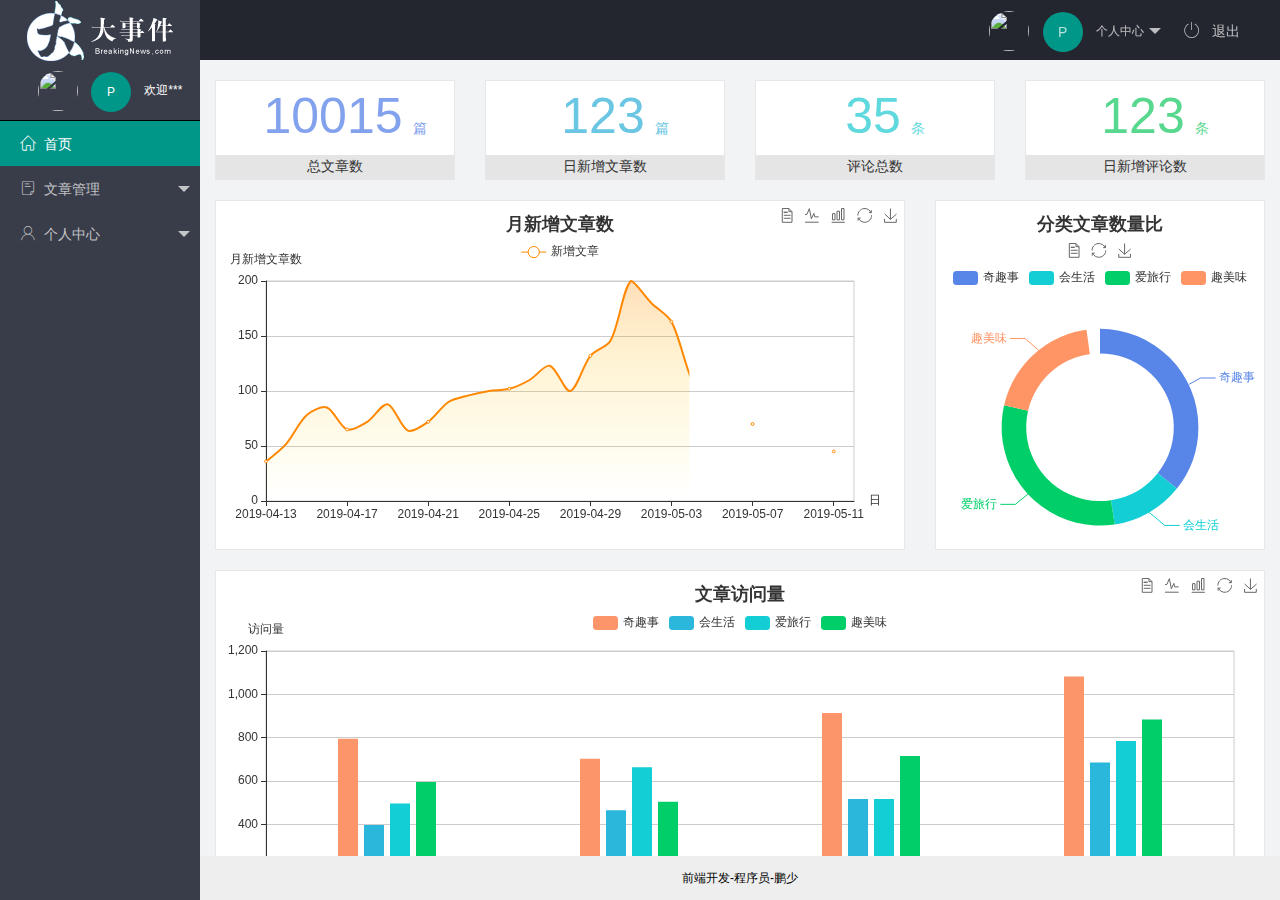
==== commit 6cc4b7c8: "完成个人中心项目开发" ====
--- a/index.html
+++ b/index.html
@@ -24,9 +24,9 @@
                         <span class="text-avatar">P</span> 个人中心
                     </a>
                     <dl class="layui-nav-child">
-                        <dd><a href="">基本资料</a></dd>
-                        <dd><a href="">更换头像</a></dd>
-                        <dd><a href="">重置密码</a></dd>
+                        <dd><a href="/user/user_info.html" target="fm">基本资料</a></dd>
+                        <dd><a href="/user/user_avatar.html" target="fm">更换头像</a></dd>
+                        <dd><a href="/user/user_pwd.html" target="fm">重置密码</a></dd>
                     </dl>
                 </li>
                 <li class="layui-nav-item" lay-header-event="menuRight" lay-unselect>
@@ -61,9 +61,9 @@
                         <a href="javascript:;">
                             <span class="iconfont icon-user"></span>个人中心</a>
                         <dl class="layui-nav-child">
-                            <dd><a href="javascript:;"><i class="layui-icon layui-icon-app"></i>基本资料</a></dd>
-                            <dd><a href="javascript:;"><i class="layui-icon layui-icon-app"></i>更换头像</a></dd>
-                            <dd><a href="javascript:;"><i class="layui-icon layui-icon-app"></i>重置密码</a></dd>
+                            <dd><a href="/user/user_info.html" target="fm"><i class="layui-icon layui-icon-app"></i>基本资料</a></dd>
+                            <dd><a href="/user/user_avatar.html" target="fm"><i class="layui-icon layui-icon-app"></i>更换头像</a></dd>
+                            <dd><a href="/user/user_pwd.html" target="fm"><i class="layui-icon layui-icon-app"></i>重置密码</a></dd>
                         </dl>
                     </li>
 
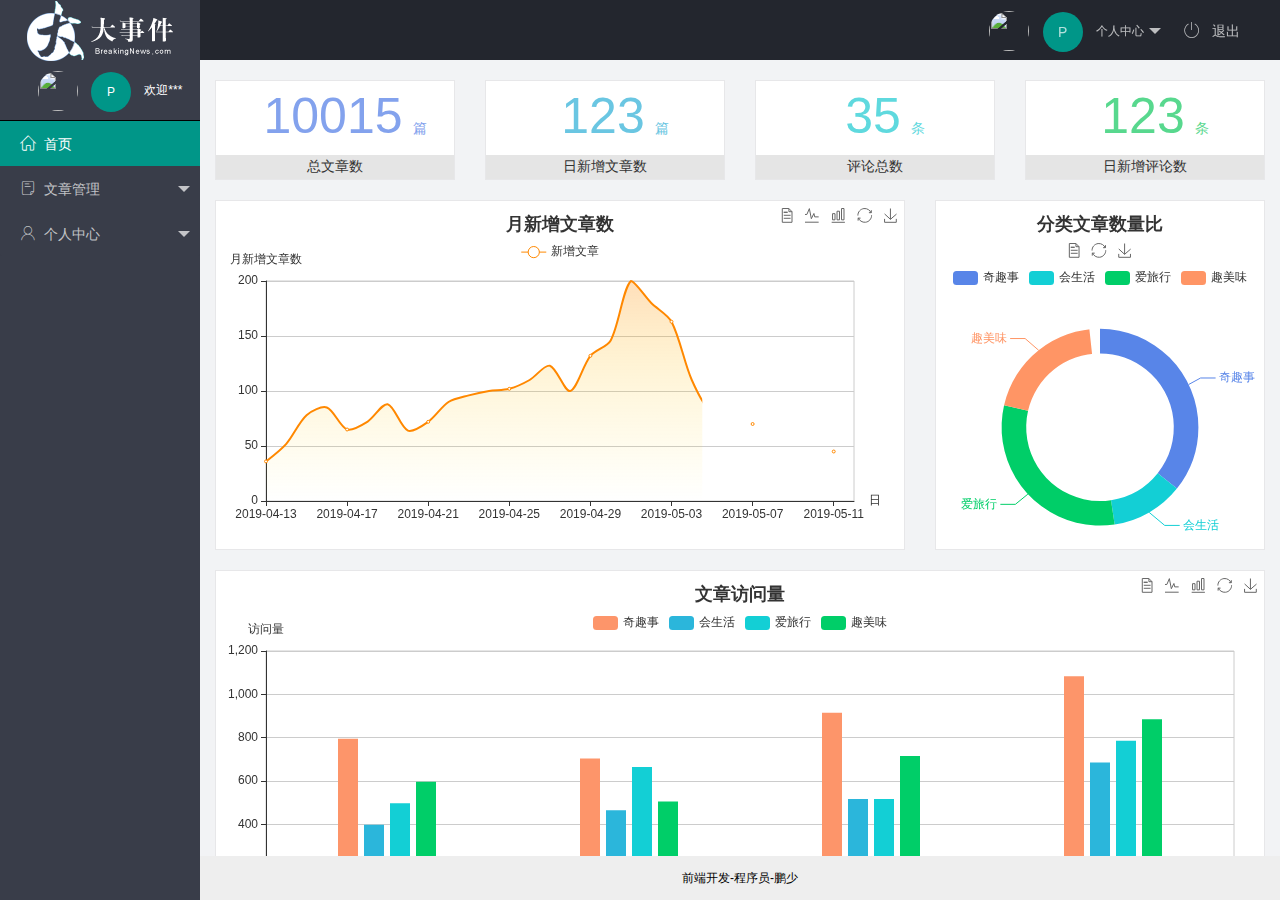
==== commit 9cd4e272: "完成文章模块开发" ====
--- a/index.html
+++ b/index.html
@@ -52,9 +52,9 @@
                         <a class="" href="javascript:;">
                             <span class="iconfont icon-16"></span>文章管理</a>
                         <dl class="layui-nav-child">
-                            <dd><a href="javascript:;"><i class="layui-icon layui-icon-app"></i>文章类别</a></dd>
-                            <dd><a href="javascript:;"><i class="layui-icon layui-icon-app"></i>文章列表</a></dd>
-                            <dd><a href="javascript:;"><i class="layui-icon layui-icon-app"></i>发布文章</a></dd>
+                            <dd><a href="/article/art-cate.html" target="fm"><i class="layui-icon layui-icon-app"></i>文章类别</a></dd>
+                            <dd><a href="/article/art-list.html" target="fm"><i class="layui-icon layui-icon-app"></i>文章列表</a></dd>
+                            <dd><a href="/article/art-pub.html" target="fm"><i class="layui-icon layui-icon-app"></i>发布文章</a></dd>
                         </dl>
                     </li>
                     <li class="layui-nav-item">
